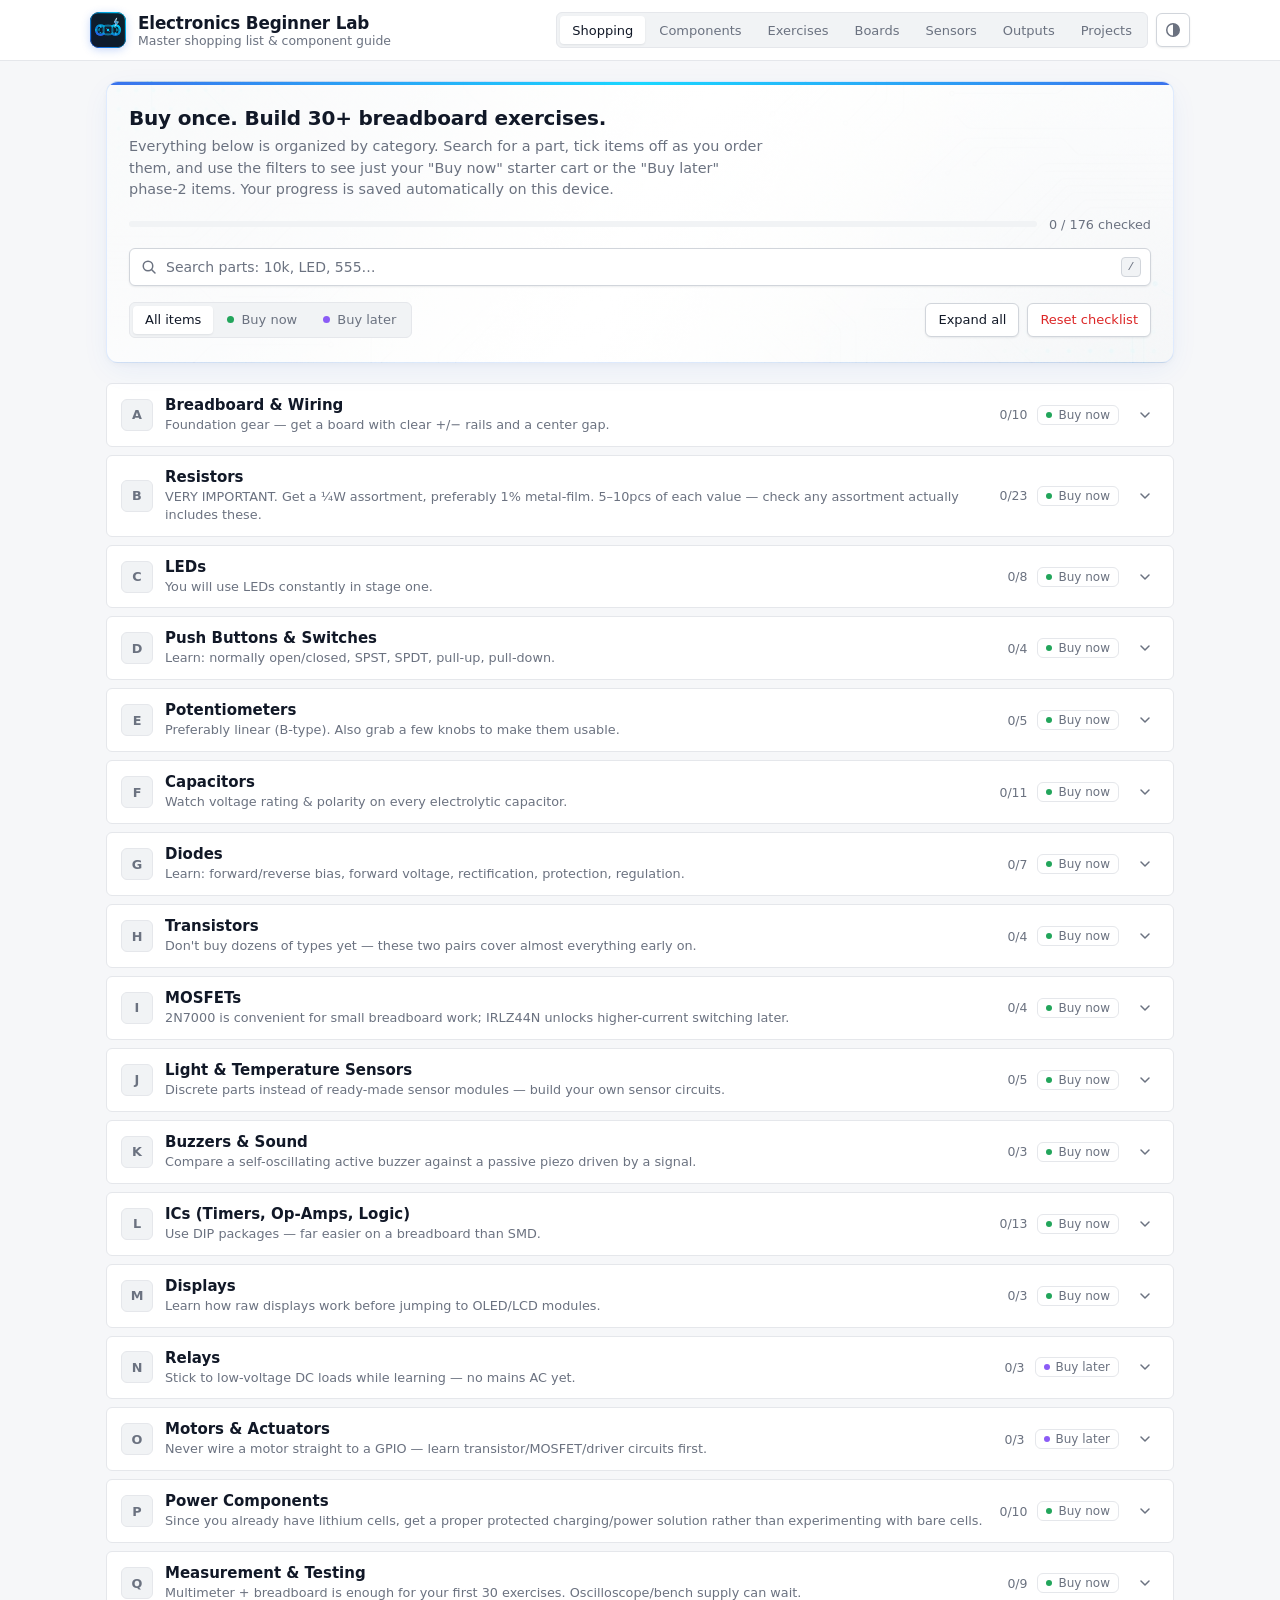
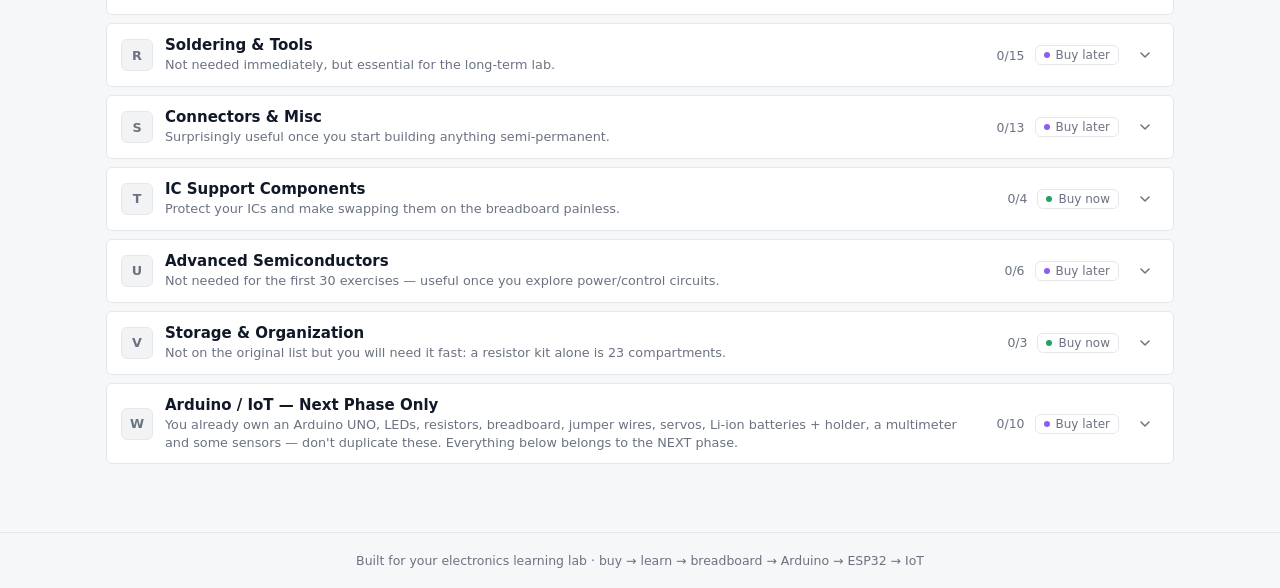
==== index.html @ f2a1fb6c "feat: add site styling, application scripts, image assets, and update header branding" ====
<!DOCTYPE html>
<html lang="en">
<head>
<meta charset="UTF-8">
<meta name="viewport" content="width=device-width, initial-scale=1, viewport-fit=cover">
<title>Electronics Beginner Lab</title>
<meta name="description" content="Shopping list, component guide, breadboard exercises, boards, sensors, outputs and projects for a beginner electronics and IoT lab.">
<link rel="icon" type="image/svg+xml" href="img/logo.svg">
<link rel="alternate icon" type="image/jpeg" href="img/logo.jpg">
<script>
  // Apply the saved theme before first paint to avoid a flash.
  try{ const t = localStorage.getItem('lab-theme'); if(t) document.documentElement.dataset.theme = t; }catch(e){}
</script>
<link rel="stylesheet" href="css/styles.css">
<script src="js/data.js" defer></script>
<script src="js/exercises.js" defer></script>
<script src="js/pinouts.js" defer></script>
<script src="js/sensors.js" defer></script>
<script src="js/boards.js" defer></script>
<script src="js/outputs.js" defer></script>
<script src="js/projects.js" defer></script>
<script src="js/app.js" defer></script>
<script src="js/guides.js" defer></script>
</head>
<body>

<header>
  <div class="htop">
    <div class="brand">
      <div class="brand-badge" aria-hidden="true">
        <img src="img/logo.svg" alt="" class="brand-logo" width="34" height="34">
      </div>
      <div><h1>Electronics Beginner Lab</h1><p>Master shopping list &amp; component guide</p></div>
    </div>
    <div class="hright">
      <nav class="seg" aria-label="Sections">
        <button type="button" class="active" data-view="shop" aria-current="page">Shopping</button>
        <button type="button" data-view="learn">Components</button>
        <button type="button" data-view="exercises">Exercises</button>
        <button type="button" data-view="boards">Boards</button>
        <button type="button" data-view="sensors">Sensors</button>
        <button type="button" data-view="outputs">Outputs</button>
        <button type="button" data-view="projects">Projects</button>
      </nav>
      <button type="button" class="btn icon" id="themebtn" aria-label="Toggle light/dark theme" title="Toggle theme"><svg width="16" height="16" viewBox="0 0 16 16" aria-hidden="true"><circle cx="8" cy="8" r="6.25" fill="none" stroke="currentColor" stroke-width="1.5"/><path d="M8 1.75a6.25 6.25 0 0 1 0 12.5z" fill="currentColor"/></svg></button>
    </div>
  </div>
</header>

<main>

  <!-- SHOPPING VIEW -->
  <section id="view-shop" class="view active">
    <div class="hero">
      <h2>Buy once. Build 30+ breadboard exercises.</h2>
      <p>Everything below is organized by category. Search for a part, tick items off as you order them, and use the filters to see just your "Buy now" starter cart or the "Buy later" phase-2 items. Your progress is saved automatically on this device.</p>
      <div class="progress-row">
        <div class="bar" role="progressbar" aria-label="Checklist progress" aria-valuemin="0" aria-valuemax="100" aria-valuenow="0"><i id="progbar"></i></div>
        <span id="progtxt" class="progtxt">0 / 0 checked</span>
      </div>
      <div class="search">
        <svg class="search-ic" width="16" height="16" viewBox="0 0 16 16" aria-hidden="true"><circle cx="7" cy="7" r="4.75" fill="none" stroke="currentColor" stroke-width="1.5"/><path d="M10.5 10.5 14 14" stroke="currentColor" stroke-width="1.5" stroke-linecap="round"/></svg>
        <input id="search" type="search" placeholder="Search parts: 10k, LED, 555…" autocomplete="off" spellcheck="false" aria-label="Search parts" aria-describedby="searchstatus">
        <kbd class="search-key" aria-hidden="true">/</kbd>
        <button type="button" id="searchclear" class="search-clear" aria-label="Clear search" hidden><svg width="14" height="14" viewBox="0 0 14 14" aria-hidden="true"><path d="M3.5 3.5l7 7M10.5 3.5l-7 7" stroke="currentColor" stroke-width="1.5" stroke-linecap="round"/></svg></button>
      </div>
      <p id="searchstatus" class="searchstatus" aria-live="polite"></p>
      <div class="filterrow">
        <div class="seg" role="group" aria-label="Filter by phase">
          <button type="button" class="on" data-f="all" aria-pressed="true">All items</button>
          <button type="button" data-f="now" aria-pressed="false"><span class="dot now"></span>Buy now</button>
          <button type="button" data-f="later" aria-pressed="false"><span class="dot later"></span>Buy later</button>
        </div>
        <span class="spacer"></span>
        <button type="button" class="btn" id="togglebtn">Expand all</button>
        <button type="button" class="btn danger" id="resetbtn">Reset checklist</button>
      </div>
    </div>

    <div id="catlist"></div>
    <div id="shopempty" class="empty" hidden>
      <p>No parts match <b id="emptyq"></b>.</p>
      <button type="button" class="btn" id="emptyclear">Clear search</button>
    </div>
  </section>

  <!-- LEARN VIEW -->
  <section id="view-learn" class="view">
    <div class="hero learn-intro">
      <h2>What every component actually does</h2>
      <p>A plain-language field guide to each part in your kit — what it is, how it behaves in a circuit, and where you'll use it in your first 30 exercises. Skim it once before you start breadboarding, then come back to a card whenever you meet that component again.</p>
    </div>
    <div class="learngrid" id="learngrid"></div>
  </section>

  <!-- EXERCISES VIEW -->
  <section id="view-exercises" class="view">
    <div class="hero">
      <h2>30 breadboard exercises</h2>
      <p>Seven stages, from your first LED to a 555-driven LED chaser. Each exercise lists the parts, the wiring steps, what you should see and the pinouts you need. Mark exercises done as you go — progress is saved on this device.</p>
      <div class="progress-row">
        <div class="bar" role="progressbar" aria-label="Exercise progress" aria-valuemin="0" aria-valuemax="100" aria-valuenow="0"><i id="exbar"></i></div>
        <span id="extxt" class="progtxt">0 / 0 done</span>
      </div>
      <div class="filterrow">
        <div class="seg" role="group" aria-label="Filter exercises">
          <button type="button" class="on" data-ef="all" aria-pressed="true">All</button>
          <button type="button" data-ef="todo" aria-pressed="false">To do</button>
          <button type="button" data-ef="done" aria-pressed="false">Done</button>
        </div>
        <span class="spacer"></span>
        <button type="button" class="btn" id="extoggle">Expand all</button>
      </div>
    </div>
    <div id="exlist"></div>
  </section>

  <!-- BOARDS VIEW -->
  <section id="view-boards" class="view">
    <div class="hero">
      <h2>Boards</h2>
      <p>The microcontrollers and computers for your next stage — from the 5V Arduino UNO to the ESP32 family and the Raspberry Pi. Each board lists its specs, the pins that matter and the mistakes to avoid. Tick the boards you own; the projects use them.</p>
      <div class="callout logicnote">
        <h5>5V vs 3.3V — the rule that matters most</h5>
        <p>Arduino UNO, Nano and Mega use 5V signals. ESP32, ESP8266 and Pico use 3.3V and can be damaged by 5V on a pin. From a 5V module into a 3.3V board use a voltage divider (e.g. 1kΩ + 2kΩ) or a level shifter; for I2C between 5V and 3.3V use a bidirectional BSS138 level shifter.</p>
      </div>
    </div>
    <section class="panel">
      <h3 class="panelhead">Which board should I use?</h3>
      <div class="choices" id="board-choices"></div>
    </section>
    <section class="panel">
      <h3 class="panelhead">Compare</h3>
      <div class="tablewrap"><table class="compare" id="board-table"></table></div>
    </section>
    <div id="board-list"></div>
  </section>

  <!-- SENSORS VIEW -->
  <section id="view-sensors" class="view">
    <div class="hero">
      <h2>Sensor guide for IoT</h2>
      <p>Every sensor for your next stage, grouped from simple single components to advanced digital modules. Each one explains what it measures, how it connects and what it is used for. Tick the ones you have — the recommended starter collection is at the end.</p>
      <div class="flows">
        <div class="flowblock"><span class="flowlabel">Learning order</span><div class="flow" id="sensor-path"></div></div>
        <div class="flowblock"><span class="flowlabel">For example</span><div class="flow" id="sensor-example"></div></div>
      </div>
      <div class="progress-row">
        <div class="bar" role="progressbar" aria-label="Starter kit progress" aria-valuemin="0" aria-valuemax="100" aria-valuenow="0"><i id="sensor-kitbar"></i></div>
        <span id="sensor-kittxt" class="progtxt"></span>
      </div>
      <div class="search">
        <svg class="search-ic" width="16" height="16" viewBox="0 0 16 16" aria-hidden="true"><circle cx="7" cy="7" r="4.75" fill="none" stroke="currentColor" stroke-width="1.5"/><path d="M10.5 10.5 14 14" stroke="currentColor" stroke-width="1.5" stroke-linecap="round"/></svg>
        <input id="sensor-search" type="search" placeholder="Search sensors: humidity, I2C, BME280…" autocomplete="off" spellcheck="false" aria-label="Search sensors" aria-describedby="sensor-status">
        <kbd class="search-key" aria-hidden="true">/</kbd>
        <button type="button" id="sensor-clear" class="search-clear" aria-label="Clear search" hidden><svg width="14" height="14" viewBox="0 0 14 14" aria-hidden="true"><path d="M3.5 3.5l7 7M10.5 3.5l-7 7" stroke="currentColor" stroke-width="1.5" stroke-linecap="round"/></svg></button>
      </div>
      <p id="sensor-status" class="searchstatus" aria-live="polite"></p>
      <div class="filterrow">
        <div class="seg" id="sensor-levels" role="group" aria-label="Filter by level">
          <button type="button" class="on" data-lv="all" aria-pressed="true">All</button>
          <button type="button" data-lv="b" aria-pressed="false"><span class="dot lv-b"></span>Basic</button>
          <button type="button" data-lv="i" aria-pressed="false"><span class="dot lv-i"></span>Intermediate</button>
          <button type="button" data-lv="a" aria-pressed="false"><span class="dot lv-a"></span>Advanced</button>
        </div>
        <button type="button" class="btn" id="sensor-kitonly" aria-pressed="false">Starter kit only</button>
        <span class="spacer"></span>
        <button type="button" class="btn" id="sensor-toggle">Expand all</button>
      </div>
    </div>
    <div id="sensor-list"></div>
    <div id="sensor-empty" class="empty" hidden>
      <p>No sensors match these filters.</p>
      <button type="button" class="btn" id="sensor-reset">Clear filters</button>
    </div>
  </section>

  <!-- OUTPUTS VIEW -->
  <section id="view-outputs" class="view">
    <div class="hero">
      <h2>Outputs & drivers</h2>
      <p>The other half of every project: lights, displays, sound, relays, motors and the driver boards that connect them safely to your microcontroller. Each card says what control signal it needs and what power it draws. The recommended starter set is at the end.</p>
      <ul class="rules" id="output-rules"></ul>
      <div class="progress-row">
        <div class="bar" role="progressbar" aria-label="Starter kit progress" aria-valuemin="0" aria-valuemax="100" aria-valuenow="0"><i id="output-kitbar"></i></div>
        <span id="output-kittxt" class="progtxt"></span>
      </div>
      <div class="search">
        <svg class="search-ic" width="16" height="16" viewBox="0 0 16 16" aria-hidden="true"><circle cx="7" cy="7" r="4.75" fill="none" stroke="currentColor" stroke-width="1.5"/><path d="M10.5 10.5 14 14" stroke="currentColor" stroke-width="1.5" stroke-linecap="round"/></svg>
        <input id="output-search" type="search" placeholder="Search outputs: servo, I2C, relay…" autocomplete="off" spellcheck="false" aria-label="Search outputs" aria-describedby="output-status">
        <kbd class="search-key" aria-hidden="true">/</kbd>
        <button type="button" id="output-clear" class="search-clear" aria-label="Clear search" hidden><svg width="14" height="14" viewBox="0 0 14 14" aria-hidden="true"><path d="M3.5 3.5l7 7M10.5 3.5l-7 7" stroke="currentColor" stroke-width="1.5" stroke-linecap="round"/></svg></button>
      </div>
      <p id="output-status" class="searchstatus" aria-live="polite"></p>
      <div class="filterrow">
        <div class="seg" id="output-levels" role="group" aria-label="Filter by level">
          <button type="button" class="on" data-lv="all" aria-pressed="true">All</button>
          <button type="button" data-lv="b" aria-pressed="false"><span class="dot lv-b"></span>Basic</button>
          <button type="button" data-lv="i" aria-pressed="false"><span class="dot lv-i"></span>Intermediate</button>
          <button type="button" data-lv="a" aria-pressed="false"><span class="dot lv-a"></span>Advanced</button>
        </div>
        <button type="button" class="btn" id="output-kitonly" aria-pressed="false">Starter kit only</button>
        <span class="spacer"></span>
        <button type="button" class="btn" id="output-toggle">Expand all</button>
      </div>
    </div>
    <div id="output-list"></div>
    <div id="output-empty" class="empty" hidden>
      <p>No outputs match these filters.</p>
      <button type="button" class="btn" id="output-reset">Clear filters</button>
    </div>
  </section>

  <!-- PROJECTS VIEW -->
  <section id="view-projects" class="view">
    <div class="hero">
      <h2>Projects</h2>
      <p>Guided builds that combine your boards, sensors and outputs, step by step. Each project checks the “Have it” ticks from the Boards, Sensors and Outputs tabs and shows exactly what you still need.</p>
      <div class="progress-row">
        <div class="bar" role="progressbar" aria-label="Projects built" aria-valuemin="0" aria-valuemax="100" aria-valuenow="0"><i id="proj-bar"></i></div>
        <span id="proj-txt" class="progtxt"></span>
      </div>
      <div class="filterrow">
        <div class="seg" id="proj-levels" role="group" aria-label="Filter by level">
          <button type="button" class="on" data-lv="all" aria-pressed="true">All</button>
          <button type="button" data-lv="b" aria-pressed="false"><span class="dot lv-b"></span>Beginner</button>
          <button type="button" data-lv="i" aria-pressed="false"><span class="dot lv-i"></span>Intermediate</button>
          <button type="button" data-lv="a" aria-pressed="false"><span class="dot lv-a"></span>Advanced</button>
        </div>
        <button type="button" class="btn" id="proj-ready" aria-pressed="false">Ready to build</button>
        <span class="spacer"></span>
        <button type="button" class="btn" id="proj-toggle">Expand all</button>
      </div>
    </div>
    <div id="proj-list"></div>
    <p id="proj-empty" class="empty" hidden>No projects match. Tick more parts as “Have it” in the Boards, Sensors and Outputs tabs.</p>
  </section>

</main>

<footer>Built for your electronics learning lab · buy → learn → breadboard → Arduino → ESP32 → IoT</footer>

</body>
</html>
---- css/styles.css ----
:root{
  --bg:#0f1115; --panel:#171a21; --surface:#1c2029; --inset:#12151b;
  --line:#262b36; --line2:#2b303c; --line3:#353b48;
  --ink:#e8eaef; --sub:#9aa3b2; --body:#c3c9d4;
  --primary:#3b82f6; --primary-hover:#2563eb;
  --danger:#f87171; --danger-bg:rgba(248,113,113,.1); --danger-line:rgba(248,113,113,.35);
  --brown:#8a5a3c; --red:#e5484d; --orange:#f3872f; --yellow:#f4c11e;
  --green:#22a55b; --blue:#3d8bfd; --violet:#8b5cf6; --gray:#8f96a3; --white:#f5f5f5;
  --gold:#e0b84a;
  --shadow-sm:0 1px 2px rgba(0,0,0,.4);
  --seg-on:#2c323e;
  --radius:6px;   /* rounded-md: buttons, inputs, tags, items */
  --r:8px;        /* cards and panels */
  color-scheme:dark;
  --hero-bg-img:url('../img/hero-bg-dark.jpg');
  --hero-overlay:linear-gradient(135deg, rgba(23, 26, 33, 0.88) 0%, rgba(23, 26, 33, 0.72) 100%);
  --hero-border:rgba(255, 255, 255, 0.08);
  --hero-shadow:0 6px 24px -2px rgba(0,0,0,.4);
}
@media (prefers-color-scheme: light){
  :root:not([data-theme="dark"]){
    --bg:#f6f7f9; --panel:#ffffff; --surface:#f9fafb; --inset:#f1f3f5;
    --line:#e5e7eb; --line2:#e5e7eb; --line3:#d1d5db;
    --ink:#111827; --sub:#6b7280; --body:#374151;
    --primary:#2563eb; --primary-hover:#1d4ed8;
    --danger:#dc2626; --danger-bg:#fef2f2; --danger-line:#fecaca;
    --gold:#92400e;
    --shadow-sm:0 1px 2px rgba(16,24,40,.08);
    --seg-on:#ffffff;
    color-scheme:light;
    --hero-bg-img:url('../img/hero-bg-light.jpg');
    --hero-overlay:linear-gradient(135deg, rgba(255, 255, 255, 0.86) 0%, rgba(255, 255, 255, 0.70) 100%);
    --hero-border:rgba(59, 130, 246, 0.16);
    --hero-shadow:0 8px 30px -4px rgba(37, 99, 235, 0.08), 0 2px 6px -1px rgba(0, 0, 0, 0.04);
  }
}
:root[data-theme="light"]{
  --bg:#f6f7f9; --panel:#ffffff; --surface:#f9fafb; --inset:#f1f3f5;
  --line:#e5e7eb; --line2:#e5e7eb; --line3:#d1d5db;
  --ink:#111827; --sub:#6b7280; --body:#374151;
  --primary:#2563eb; --primary-hover:#1d4ed8;
  --danger:#dc2626; --danger-bg:#fef2f2; --danger-line:#fecaca;
  --gold:#92400e;
  --shadow-sm:0 1px 2px rgba(16,24,40,.08);
  --seg-on:#ffffff;
  color-scheme:light;
  --hero-bg-img:url('../img/hero-bg-light.jpg');
  --hero-overlay:linear-gradient(135deg, rgba(255, 255, 255, 0.86) 0%, rgba(255, 255, 255, 0.70) 100%);
  --hero-border:rgba(59, 130, 246, 0.16);
  --hero-shadow:0 8px 30px -4px rgba(37, 99, 235, 0.08), 0 2px 6px -1px rgba(0, 0, 0, 0.04);
}
:root[data-theme="dark"]{
  --hero-bg-img:url('../img/hero-bg-dark.jpg');
  --hero-overlay:linear-gradient(135deg, rgba(23, 26, 33, 0.88) 0%, rgba(23, 26, 33, 0.72) 100%);
  --hero-border:rgba(255, 255, 255, 0.08);
  --hero-shadow:0 6px 24px -2px rgba(0,0,0,.4);
}

*{box-sizing:border-box}
[hidden]{display:none !important}
body{
  margin:0; background:var(--bg); color:var(--ink);
  font-family:'Segoe UI',system-ui,-apple-system,sans-serif;
  min-height:100vh;
}
::selection{background:var(--primary);color:#fff}
button{font-family:inherit}
button:disabled{opacity:.45;cursor:not-allowed}
:focus-visible{outline:2px solid var(--primary);outline-offset:2px}

header{
  position:sticky; top:0; z-index:20;
  padding:calc(12px + env(safe-area-inset-top,0px)) max(18px,env(safe-area-inset-right,0px)) 12px max(18px,env(safe-area-inset-left,0px));
  background:var(--panel);
  border-bottom:1px solid var(--line);
}
.htop{display:flex;align-items:center;justify-content:space-between;gap:12px;flex-wrap:wrap;max-width:1100px;margin:0 auto}
.brand{display:flex;align-items:center;gap:12px}
.brand-badge{
  width:36px;height:36px;border-radius:9px;
  display:flex;align-items:center;justify-content:center;
  overflow:hidden;flex-shrink:0;
  box-shadow:0 2px 8px rgba(37,99,235,0.25);
  background:#0f141f;
  transition:transform .2s cubic-bezier(0.34, 1.56, 0.64, 1),box-shadow .2s ease;
}
.brand-logo{width:100%;height:100%;display:block;object-fit:contain}
.brand:hover .brand-badge{transform:scale(1.06);box-shadow:0 4px 14px rgba(37,99,235,0.4)}
.chip{width:32px;height:32px;border-radius:var(--radius);background:var(--primary);display:flex;align-items:center;justify-content:center;font-size:16px}
.brand h1{font-size:1.05rem;margin:0;font-weight:650;letter-spacing:-0.01em}
.brand p{margin:0;font-size:.78rem;color:var(--sub)}
.hright{display:flex;align-items:center;gap:8px}

/* ---- Buttons (rounded-md) ---- */
.btn{
  display:inline-flex;align-items:center;justify-content:center;gap:6px;
  height:34px;padding:0 12px;border-radius:var(--radius);
  border:1px solid var(--line3);background:var(--panel);color:var(--ink);
  font-size:.8125rem;font-weight:500;cursor:pointer;box-shadow:var(--shadow-sm);
  transition:background .15s,border-color .15s,color .15s;
}
.btn:hover{background:var(--surface)}
.btn.icon{width:34px;padding:0;color:var(--sub)}
.btn.icon:hover{color:var(--ink)}
.btn.danger{color:var(--danger)}
.btn.danger:hover{background:var(--danger-bg);border-color:var(--danger-line)}
.btn.primary{background:var(--primary);border-color:var(--primary);color:#fff}
.btn.primary:hover{background:var(--primary-hover);border-color:var(--primary-hover)}

/* Segmented control: nav tabs and phase filters */
.seg{display:inline-flex;gap:2px;padding:3px;background:var(--inset);border:1px solid var(--line);border-radius:var(--radius)}
.seg button{
  display:inline-flex;align-items:center;gap:7px;
  height:28px;padding:0 12px;border:none;border-radius:4px;
  background:transparent;color:var(--sub);font-size:.8125rem;font-weight:500;cursor:pointer;
  transition:background .15s,color .15s;
}
.seg button:hover{color:var(--ink)}
.seg button.on,.seg button.active{background:var(--seg-on);color:var(--ink);box-shadow:var(--shadow-sm)}
nav.seg button{gap:0}
.dot{width:7px;height:7px;border-radius:50%;flex-shrink:0}
.dot.now{background:var(--green)}
.dot.later{background:var(--violet)}
.dot.lv-b{background:var(--green)}
.dot.lv-i{background:var(--primary)}
.dot.lv-a{background:var(--violet)}
.btn[aria-pressed="true"]{background:var(--inset);border-color:var(--primary);color:var(--primary)}

main{max-width:1100px;margin:0 auto;padding:20px 16px 60px}
.view{display:none}
.view.active{display:block}

/* ---- Hero / progress ---- */
.hero{
  position:relative;
  border-radius:12px; padding:24px 22px; margin-bottom:20px;
  background-color:var(--panel);
  background-image:var(--hero-overlay), var(--hero-bg-img);
  background-size:cover;
  background-position:center;
  background-repeat:no-repeat;
  border:1px solid var(--hero-border, var(--line));
  box-shadow:var(--hero-shadow);
  transition:border-color .2s, box-shadow .2s;
  overflow:hidden;
}
.hero::before{
  content:"";
  position:absolute;
  top:0; left:0; right:0; height:3px;
  background:linear-gradient(90deg, var(--primary) 0%, #00d2ff 50%, var(--primary) 100%);
  opacity:0.9;
}
.hero h2{position:relative;margin:0 0 6px;font-size:1.25rem;font-weight:700;color:var(--ink);letter-spacing:-0.01em}
.hero p{position:relative;margin:0;color:var(--sub);font-size:.9rem;line-height:1.5;max-width:70ch}
.progress-row{position:relative;display:flex;align-items:center;gap:12px;margin-top:16px}
.bar{flex:1;height:6px;border-radius:var(--radius);background:var(--inset);overflow:hidden}
.bar>i{display:block;height:100%;width:0%;background:var(--green);border-radius:var(--radius);transition:width .3s}
#progtxt,.progtxt{font-size:.8rem;color:var(--sub);white-space:nowrap;font-variant-numeric:tabular-nums}
.filterrow{position:relative;display:flex;align-items:center;gap:8px;margin-top:16px;flex-wrap:wrap}
.filterrow .spacer{flex:1}

/* ---- Search ---- */
.search{position:relative;margin-top:16px}
.search input{
  width:100%;height:38px;padding:0 64px 0 36px;border-radius:var(--radius);
  border:1px solid var(--line3);background:var(--panel);color:var(--ink);
  font:inherit;font-size:.875rem;box-shadow:var(--shadow-sm);
}
.search input::placeholder{color:var(--sub)}
.search input:focus{outline:none;border-color:var(--primary);box-shadow:0 0 0 3px color-mix(in srgb,var(--primary) 22%,transparent)}
.search input::-webkit-search-cancel-button{display:none}
.search-ic{position:absolute;left:12px;top:11px;color:var(--sub);pointer-events:none}
.search-key{
  position:absolute;right:10px;top:9px;min-width:20px;height:20px;padding:0 5px;border-radius:4px;
  border:1px solid var(--line3);background:var(--inset);color:var(--sub);
  font-size:.72rem;font-weight:500;line-height:18px;text-align:center;pointer-events:none;
}
.search input:focus ~ .search-key,.search input:not(:placeholder-shown) ~ .search-key{display:none}
.search-clear{
  position:absolute;right:5px;top:5px;width:28px;height:28px;border:none;border-radius:4px;
  display:flex;align-items:center;justify-content:center;background:transparent;color:var(--sub);cursor:pointer;
}
.search-clear:hover{background:var(--inset);color:var(--ink)}
.searchstatus{margin:8px 0 0 !important;font-size:.8rem !important;color:var(--sub)}
.searchstatus:empty{display:none}
mark{background:color-mix(in srgb,var(--yellow) 38%,transparent);color:inherit;border-radius:2px;padding:0 1px}
.empty{
  text-align:center;padding:32px 16px;border:1px dashed var(--line3);border-radius:var(--radius);
  color:var(--sub);font-size:.9rem;margin:0 0 8px;
}
.empty p{margin:0 0 12px}
.empty b{color:var(--ink);font-weight:600}

/* ---- Category accordion ---- */
.cat{
  border-radius:var(--radius); margin-bottom:8px; background:var(--panel);
  border:1px solid var(--line); overflow:hidden; transition:border-color .15s;
}
.cat:hover,.cat.open{border-color:var(--line3)}
.cat.hidden{display:none}
.cathead{
  display:grid; grid-template-columns:auto minmax(0,1fr) auto auto;
  grid-template-areas:"ic text meta chev"; align-items:center; column-gap:12px;
  width:100%; padding:12px 14px; cursor:pointer;
  background:none; border:none; color:inherit; font:inherit; text-align:left;
}
.cathead:focus-visible{outline-offset:-2px;border-radius:var(--radius)}
.cathead .ic{
  grid-area:ic; width:32px;height:32px;border-radius:var(--radius);
  display:flex;align-items:center;justify-content:center;
  background:var(--inset);border:1px solid var(--line);
  font-size:.8rem;font-weight:600;color:var(--sub);
}
.cathead .text{grid-area:text;min-width:0}
.cathead .title{display:block;font-size:.9375rem;font-weight:600}
.cathead .note{display:block;margin:2px 0 0;font-size:.8rem;color:var(--sub);line-height:1.4}
.cathead .meta{grid-area:meta;display:flex;align-items:center;gap:10px}
.cathead .chev{grid-area:chev}
.cathead .count{font-size:.78rem;color:var(--sub);font-variant-numeric:tabular-nums}
.cathead .count.full{color:var(--green);font-weight:600}
.tag{
  display:inline-flex;align-items:center;gap:6px;
  font-size:.75rem; font-weight:500; padding:2px 8px; border-radius:var(--radius);
  background:transparent; color:var(--sub); border:1px solid var(--line); white-space:nowrap;
}
.tag::before{content:"";width:6px;height:6px;border-radius:50%;background:var(--sub)}
.tag.now::before{background:var(--green)}
.tag.later::before{background:var(--violet)}
.chev{
  width:28px;height:28px;display:flex;align-items:center;justify-content:center;
  border-radius:var(--radius);color:var(--sub);transition:transform .2s,background .15s,color .15s;
}
.cathead:hover .chev{background:var(--inset);color:var(--ink)}
.cat.open .chev,.searching .chev{transform:rotate(180deg)}
/* grid-rows collapse: animates to any height; visibility keeps closed items out of tab order */
.catbody{display:grid;grid-template-rows:0fr;visibility:hidden;transition:grid-template-rows .25s ease,visibility 0s .25s}
.cat.open .catbody{grid-template-rows:1fr;visibility:visible;transition:grid-template-rows .25s ease}
.catbody>div{overflow:hidden;min-height:0}
.searching .catbody{grid-template-rows:1fr;visibility:visible;transition:none}
.item.nomatch{display:none}
.items{padding:2px 14px 14px 58px;display:grid;grid-template-columns:repeat(auto-fill,minmax(min(230px,100%),1fr));gap:8px}
.item{
  display:flex; align-items:flex-start; gap:9px; background:var(--surface);
  border:1px solid var(--line); border-radius:var(--radius); padding:9px 10px; font-size:.86rem;
}
.item input{margin-top:2px;accent-color:var(--primary);width:16px;height:16px;flex-shrink:0;cursor:pointer}
.item label{cursor:pointer;flex:1}
.item .qty{color:var(--sub);font-weight:500}
.item.checked{opacity:.55}
.item.checked label{text-decoration:line-through}

/* ---- Exercises ---- */
.stage{margin-bottom:22px}
.stage.hidden{display:none}
.stagehead{display:flex;align-items:baseline;justify-content:space-between;gap:12px;margin:0 2px 10px}
.stagehead h3{margin:0;font-size:1rem;font-weight:600;display:flex;align-items:baseline;gap:10px;flex-wrap:wrap}
.stagenum{font-size:.72rem;font-weight:600;letter-spacing:.05em;text-transform:uppercase;color:var(--sub)}
.stagecount{font-size:.78rem;color:var(--sub);white-space:nowrap;font-variant-numeric:tabular-nums}
.stagecount.full{color:var(--green);font-weight:600}
.cat.ex .ic{font-variant-numeric:tabular-nums}
.cat.done .ic{background:var(--green);border-color:var(--green);color:#fff}
.tag.done{color:var(--green);border-color:color-mix(in srgb,var(--green) 40%,transparent)}
.tag.done::before{background:var(--green)}
.exbody{display:grid;grid-template-columns:minmax(0,1fr) 320px;gap:18px 24px;padding:4px 14px 14px 58px}
.exbody.single{grid-template-columns:minmax(0,1fr)}
.exmain{min-width:0}
.exmain > .chiprow{margin-bottom:14px}
.exsec{margin-bottom:14px}
.exsec h5{margin:0 0 6px;font-size:.7rem;font-weight:600;letter-spacing:.06em;text-transform:uppercase;color:var(--sub)}
.exsec p{margin:0;font-size:.875rem;line-height:1.55;color:var(--body)}
.parts{list-style:none;margin:0;padding:0;display:flex;flex-wrap:wrap;gap:6px}
.parts li{font-size:.78rem;padding:3px 8px;border-radius:var(--radius);border:1px solid var(--line);background:var(--surface);color:var(--body)}
.steps{margin:0;padding-left:20px;font-size:.875rem;line-height:1.55;color:var(--body)}
.steps li{margin-bottom:5px;padding-left:2px}
.steps li::marker{color:var(--sub);font-weight:600}
.callout{background:var(--inset);border:1px solid var(--line);border-radius:var(--radius);padding:10px 12px}
.callout p{color:var(--ink)}
.exfoot{grid-column:1/-1;display:flex;justify-content:flex-end;padding-top:12px;border-top:1px solid var(--line)}

/* ---- Pinout diagrams ---- */
.pinouts{border:1px solid var(--line);border-radius:var(--radius);background:var(--surface);padding:10px 12px 12px}
.lcard .pinouts{margin-top:12px}
.pinhead{display:flex;align-items:center;justify-content:space-between;gap:8px;flex-wrap:wrap;margin-bottom:8px}
.pinlabel{font-size:.7rem;font-weight:600;letter-spacing:.06em;text-transform:uppercase;color:var(--sub)}
.pinname{font-size:.78rem;font-weight:600}
.seg.sm{flex-wrap:wrap;padding:2px}
.seg.sm button{height:24px;padding:0 8px;font-size:.74rem}
.pinfig{margin:0}
.pinfig svg{display:block;width:100%;height:auto;margin:0 auto;font-family:inherit;overflow:visible}
.pinfig figcaption{margin-top:8px;font-size:.76rem;line-height:1.45;color:var(--sub)}
.pd-body{fill:var(--panel);stroke:var(--line3);stroke-width:1.5}
.pd-tab{fill:var(--inset);stroke:var(--line3);stroke-width:1.5}
.pd-bghole{fill:var(--surface);stroke:var(--line3);stroke-width:1.5}
.pd-notch{fill:var(--surface);stroke:var(--line3);stroke-width:1.5}
.pd-pin{fill:var(--sub)}
.pd-leg{stroke:var(--sub);stroke-width:2.5;stroke-linecap:round}
.pd-wire{stroke:var(--ink);stroke-width:1.8}
.pd-sym{fill:var(--ink)}
.pd-band{fill:var(--ink);opacity:.8}
.pd-stripe{fill:var(--sub);opacity:.55}
.pd-inv{fill:var(--panel);font-size:13px;font-weight:700}
.pd-act{fill:var(--inset);stroke:var(--line3);stroke-width:1.5}
.pd-mark{stroke:var(--ink);stroke-width:2.5;stroke-linecap:round}
.pd-link{stroke:var(--primary);stroke-width:2;stroke-dasharray:4 3}
.pd-hole{fill:var(--line3)}
.pd-hl{fill:color-mix(in srgb,var(--primary) 16%,transparent);stroke:var(--primary);stroke-width:1.2}
.pd-railp{fill:color-mix(in srgb,var(--red) 14%,transparent)}
.pd-railn{fill:color-mix(in srgb,var(--blue) 14%,transparent)}
.pd-seg{fill:var(--line3)}
.pd-t{fill:var(--ink);font-size:11px;font-weight:600}
.pd-big{font-size:13px}
.pd-s{fill:var(--sub);font-size:9.5px}
.pd-name{fill:var(--sub);font-size:11px;font-weight:600;letter-spacing:.04em}
.pd-vcc{fill:var(--danger)}
.pd-gnd{fill:var(--primary)}

/* ---- Sensors ---- */
.flows{display:flex;flex-direction:column;gap:10px;margin-top:16px}
.flowblock{display:flex;flex-direction:column;gap:6px}
.flowlabel,.chiplabel{font-size:.7rem;font-weight:600;letter-spacing:.06em;text-transform:uppercase;color:var(--sub)}
.flow{display:flex;flex-wrap:wrap;align-items:center;gap:6px}
.flowstep{font-size:.8rem;padding:4px 9px;border-radius:var(--radius);border:1px solid var(--line);background:var(--surface);color:var(--ink);white-space:nowrap}
.flow-arrow{color:var(--sub);flex-shrink:0}
.sbody{padding:2px 14px 16px 58px;display:flex;flex-direction:column;gap:14px}
.snote{margin:0;font-size:.85rem;line-height:1.5}
.chiprow{display:flex;flex-wrap:wrap;align-items:center;gap:6px}
.chiprow .chiplabel{margin-right:4px}
.pill{font-size:.78rem;padding:3px 8px;border-radius:var(--radius);border:1px solid var(--line);background:var(--surface);color:var(--body);font-family:inherit}
.pill.link{cursor:pointer;color:var(--primary)}
.pill.link span{color:var(--sub)}
.pill.link:hover{border-color:var(--primary)}
.sgrid{display:grid;grid-template-columns:repeat(auto-fill,minmax(min(270px,100%),1fr));gap:10px}
.subhead{grid-column:1/-1;margin:6px 0 -2px;font-size:.8rem;font-weight:600;color:var(--ink)}
.subhead:first-child{margin-top:0}
.scard{
  display:flex;flex-direction:column;gap:8px;padding:12px;border-radius:var(--radius);
  border:1px solid var(--line);background:var(--surface);scroll-margin:90px;transition:box-shadow .3s,border-color .3s;
}
.scard.nomatch{display:none}
.scard.flash{border-color:var(--primary);box-shadow:0 0 0 3px color-mix(in srgb,var(--primary) 25%,transparent)}
.shead{display:flex;align-items:flex-start;justify-content:space-between;gap:10px}
.shead h4{margin:0;font-size:.9375rem;font-weight:600;line-height:1.3}
.have{display:inline-flex;align-items:center;gap:6px;font-size:.76rem;color:var(--sub);cursor:pointer;white-space:nowrap;flex-shrink:0}
.have input{width:15px;height:15px;margin:0;accent-color:var(--primary);cursor:pointer}
.have input:checked + span{color:var(--ink);font-weight:500}
.stags{display:flex;flex-wrap:wrap;gap:6px}
.tag.lv-b::before{background:var(--green)}
.tag.lv-i::before{background:var(--primary)}
.tag.lv-a::before{background:var(--violet)}
.tag.kit{color:var(--ink)}
.tag.kit::before{background:var(--yellow)}
.smeta{margin:0;display:grid;grid-template-columns:auto 1fr;gap:3px 10px;font-size:.8rem}
.smeta div{display:contents}
.smeta dt{color:var(--sub)}
.smeta dd{margin:0;color:var(--ink);font-weight:500}
.sdesc{margin:0;font-size:.84rem;line-height:1.5;color:var(--body)}
.suse{margin:0;font-size:.84rem;line-height:1.5;color:var(--body)}
.suse span{display:block;font-size:.7rem;font-weight:600;letter-spacing:.06em;text-transform:uppercase;color:var(--sub);margin-bottom:2px}
.stip{margin:0;font-size:.8rem;line-height:1.45;color:var(--ink);background:var(--inset);border-radius:var(--radius);padding:7px 10px;border-left:3px solid var(--yellow)}
.kitgrid{display:grid;grid-template-columns:repeat(auto-fill,minmax(min(210px,100%),1fr));gap:12px}
.kitcol{border:1px solid var(--line);border-radius:var(--radius);background:var(--surface);padding:10px 12px}
.kitcol h5{margin:0 0 6px;font-size:.7rem;font-weight:600;letter-spacing:.06em;text-transform:uppercase;color:var(--sub)}
.kititem{display:flex;align-items:center;justify-content:space-between;gap:8px;min-height:32px}
.kititem .have{font-size:.84rem;color:var(--body);white-space:normal;flex:1 1 auto;min-width:0;align-items:flex-start;padding:4px 0}
.kititem .have input{margin-top:2px}
.kitgo{width:28px;height:28px;flex-shrink:0;border:none;border-radius:4px;background:transparent;color:var(--sub);display:flex;align-items:center;justify-content:center;cursor:pointer}
.kitgo:hover{background:var(--inset);color:var(--primary)}

/* ---- Board diagrams ---- */
.pd-pad{fill:var(--panel);stroke:var(--sub);stroke-width:1.5}
.pd-hdr{fill:var(--sub)}
.pd-xs{fill:var(--sub);font-size:8.5px}
.pd-warn{fill:var(--gold)}
.pd-in{fill:var(--sub);font-style:italic}

/* ---- Shared bits for the guide views ---- */
.flash{border-color:var(--primary) !important;box-shadow:0 0 0 3px color-mix(in srgb,var(--primary) 25%,transparent)}
.cat{scroll-margin:90px}
.panel{background:var(--panel);border:1px solid var(--line);border-radius:var(--r);padding:16px 18px;margin-bottom:12px}
.panelhead{margin:0 0 12px;font-size:.9375rem;font-weight:600}
.callout h5{margin:0 0 4px;font-size:.8rem;font-weight:600;color:var(--ink)}
.callout.logicnote{margin-top:14px;border-left:3px solid var(--gold)}
.callout.logicnote p{margin:0;font-size:.84rem;line-height:1.5;color:var(--body);max-width:none}
.rules{margin:14px 0 0;padding:0;list-style:none;display:grid;gap:6px}
.rules li{position:relative;padding-left:22px;font-size:.84rem;line-height:1.45;color:var(--body)}
.rules li::before{content:"";position:absolute;left:4px;top:.45em;width:8px;height:8px;border-radius:2px;background:var(--gold)}

/* ---- Boards ---- */
.choices{display:grid;grid-template-columns:repeat(auto-fill,minmax(min(300px,100%),1fr));gap:8px}
.choice{
  display:flex;align-items:center;gap:8px;text-align:left;padding:10px 12px;border-radius:var(--radius);
  border:1px solid var(--line);background:var(--surface);color:var(--body);font:inherit;font-size:.84rem;cursor:pointer;
}
.choice span{flex:1}
.choice b{color:var(--ink);font-weight:600;white-space:nowrap}
.choice:hover{border-color:var(--primary)}
.tablewrap{overflow-x:auto;border:1px solid var(--line);border-radius:var(--radius)}
.compare{width:100%;border-collapse:collapse;font-size:.82rem;min-width:640px}
.compare th,.compare td{padding:9px 12px;text-align:left;border-bottom:1px solid var(--line);vertical-align:top}
.compare thead th{background:var(--inset);font-size:.7rem;font-weight:600;letter-spacing:.05em;text-transform:uppercase;color:var(--sub)}
.compare tbody tr:last-child th,.compare tbody tr:last-child td{border-bottom:none}
.compare td{color:var(--body)}
.tlink{border:none;background:none;padding:0;font:inherit;font-weight:600;color:var(--ink);cursor:pointer;text-align:left}
.tlink:hover{color:var(--primary);text-decoration:underline}
.logic{display:inline-block;font-size:.72rem;font-weight:600;padding:1px 7px;border-radius:var(--radius);border:1px solid var(--line);white-space:nowrap}
.logic.l5{color:var(--danger);border-color:var(--danger-line)}
.logic.l3{color:var(--primary);border-color:color-mix(in srgb,var(--primary) 40%,transparent)}
.bbody{display:grid;grid-template-columns:minmax(0,1fr) 420px;gap:18px 24px;padding:4px 14px 16px 58px}
.bbody.single,.bbody.wide{grid-template-columns:minmax(0,1fr)}
.bbody.wide .exside{max-width:640px}
.bmain{min-width:0;display:flex;flex-direction:column;gap:12px}
.bmain .exsec{margin:0}
.bhave{display:flex}
.bhave .have{font-size:.84rem;padding:6px 10px;border:1px solid var(--line);border-radius:var(--radius);background:var(--surface)}
.specs{margin:0;display:grid;grid-template-columns:repeat(auto-fill,minmax(min(220px,100%),1fr));gap:1px;background:var(--line);border:1px solid var(--line);border-radius:var(--radius);overflow:hidden}
.specs div{background:var(--surface);padding:8px 10px}
.specs dt{font-size:.7rem;font-weight:600;letter-spacing:.05em;text-transform:uppercase;color:var(--sub)}
.specs dd{margin:2px 0 0;font-size:.84rem;color:var(--ink)}
.pintable{width:100%;border-collapse:collapse;font-size:.82rem}
.pintable th,.pintable td{padding:7px 10px;border-bottom:1px solid var(--line);text-align:left;vertical-align:top}
.pintable th{font-weight:600;color:var(--ink);font-variant-numeric:tabular-nums;width:34%}
.pintable td{color:var(--body)}
.watch{margin:0;padding-left:18px;font-size:.84rem;line-height:1.5;color:var(--body)}
.watch li{margin-bottom:4px}
.watch li::marker{color:var(--gold)}
.watch.plain li::marker{color:var(--sub)}

/* ---- Projects ---- */
.tag.status:empty{display:none}
.tag.ready{color:var(--green);border-color:color-mix(in srgb,var(--green) 40%,transparent)}
.tag.ready::before,.tag.built::before{background:var(--green)}
.tag.built{color:var(--green)}
.tag.missing::before{background:var(--gold)}
.stages{margin:0;padding-left:22px;font-size:.875rem;line-height:1.55;color:var(--body)}
.stages li{margin-bottom:8px}
.stages li::marker{color:var(--sub);font-weight:600}
.stages b{display:block;color:var(--ink);font-weight:600}
.needs{border:1px solid var(--line);border-radius:var(--radius);background:var(--surface);padding:10px 12px 12px}
.needhead{display:flex;align-items:baseline;justify-content:space-between;gap:8px;margin-bottom:6px}
.needs h5{margin:0;font-size:.7rem;font-weight:600;letter-spacing:.06em;text-transform:uppercase;color:var(--sub)}
.needcount{font-size:.76rem;color:var(--sub);font-variant-numeric:tabular-nums}
.needlist{list-style:none;margin:0 0 12px;padding:0}
.need{display:flex;gap:10px;align-items:flex-start;padding:7px 0;border-bottom:1px solid var(--line)}
.need:last-child{border-bottom:none}
.nstat{width:18px;height:18px;flex-shrink:0;margin-top:1px;border-radius:50%;border:1.5px solid var(--line3);display:flex;align-items:center;justify-content:center}
.need.met .nstat{background:var(--green);border-color:var(--green);color:#fff}
.need:not(.met):not(.opt) .nstat{border-color:var(--gold)}
.nbody{display:flex;flex-wrap:wrap;align-items:baseline;gap:2px 6px;font-size:.84rem;min-width:0}
.nkind{flex-basis:100%;font-size:.68rem;font-weight:600;letter-spacing:.05em;text-transform:uppercase;color:var(--sub)}
.nlink{border:none;background:none;padding:0;font:inherit;color:var(--ink);cursor:pointer;text-align:left;text-decoration:underline;text-decoration-color:var(--line3);text-underline-offset:3px}
.nlink:hover{color:var(--primary);text-decoration-color:var(--primary)}
.or{font-size:.74rem;color:var(--sub)}
.otherhead{margin-bottom:6px !important}

/* ---- Learning view ---- */
.learn-intro{margin-bottom:16px}
.learngrid{display:grid;grid-template-columns:repeat(auto-fill,minmax(min(280px,100%),1fr));gap:12px}
.lcard{
  border-radius:var(--radius); background:var(--panel); border:1px solid var(--line);
  padding:16px;
}
.lcard h4{margin:0 0 2px;font-size:.9375rem;font-weight:600}
.lcard .role{font-size:.78rem;color:var(--sub);margin:0 0 10px;font-weight:500}
.lcard p{margin:0 0 8px;font-size:.86rem;color:var(--body);line-height:1.5}
.lcard .spec{
  font-size:.78rem; background:var(--inset); border-radius:var(--radius); padding:7px 10px; margin-top:8px; color:var(--sub);
}

footer{
  text-align:center;color:var(--sub);font-size:.78rem;border-top:1px solid var(--line);
  padding:20px 16px calc(20px + env(safe-area-inset-bottom,0px));
}

@media (max-width:1040px){
  .hright{display:contents}
  .brand{flex:1;min-width:0}
  #themebtn{order:2}
  nav.seg{order:3;flex:1 1 100%;overflow-x:auto;scrollbar-width:none;-webkit-overflow-scrolling:touch}
  nav.seg::-webkit-scrollbar{display:none}
  nav.seg button{flex:1 0 auto;justify-content:center;white-space:nowrap}
}
@media (max-width:900px){
  .exbody,.bbody{grid-template-columns:minmax(0,1fr)}
  .exside{max-width:420px}
}
@media (max-width:640px){
  header{padding-left:max(12px,env(safe-area-inset-left,0px));padding-right:max(12px,env(safe-area-inset-right,0px));padding-bottom:10px}
  .htop{gap:10px}
  .brand p{display:none}
  nav.seg button{padding:0 10px}
  .search-key{display:none}

  main{padding:12px 12px 40px}
  .hero{padding:16px;margin-bottom:12px}
  .hero h2{font-size:1.075rem;line-height:1.35}
  .hero p{font-size:.85rem}
  .progress-row{margin-top:14px}
  .filterrow{margin-top:12px}
  .filterrow .seg{width:100%}
  .filterrow .seg button{flex:1;justify-content:center;padding:0 6px;white-space:nowrap}
  .filterrow .spacer{display:none}
  .filterrow .btn{flex:1;height:38px}

  /* header: letter | title+note | chevron, with count + tag under the text */
  .cathead{
    grid-template-columns:auto minmax(0,1fr) auto;
    grid-template-areas:"ic text chev" "ic meta chev";
    align-items:start; column-gap:10px; row-gap:8px; padding:12px;
  }
  .cathead .chev{align-self:center}
  .cathead .note{font-size:.78rem}
  .items{padding:0 12px 12px;grid-template-columns:repeat(auto-fill,minmax(125px,1fr))}
  .item{min-height:44px;align-items:center}
  .item input{margin:0;width:18px;height:18px}

  .lcard{padding:14px}
  .exbody,.exbody.single,.bbody{grid-template-columns:minmax(0,1fr);padding:0 12px 12px}
  .panel{padding:14px}
  .exfoot .btn{flex:1;height:40px}
  .stagehead{flex-direction:column;align-items:flex-start;gap:2px}
  .sbody{padding:0 12px 14px}
  .flowstep{font-size:.76rem;padding:3px 7px}
  .filterrow #kitonly{flex:1 1 100%}
}
@media (max-width:360px){
  .brand h1{font-size:.98rem}
  .filterrow .seg button{font-size:.75rem;padding:0 4px}
  .dot{display:none}
}

@media (prefers-reduced-motion: reduce){
  *{transition:none !important}
}
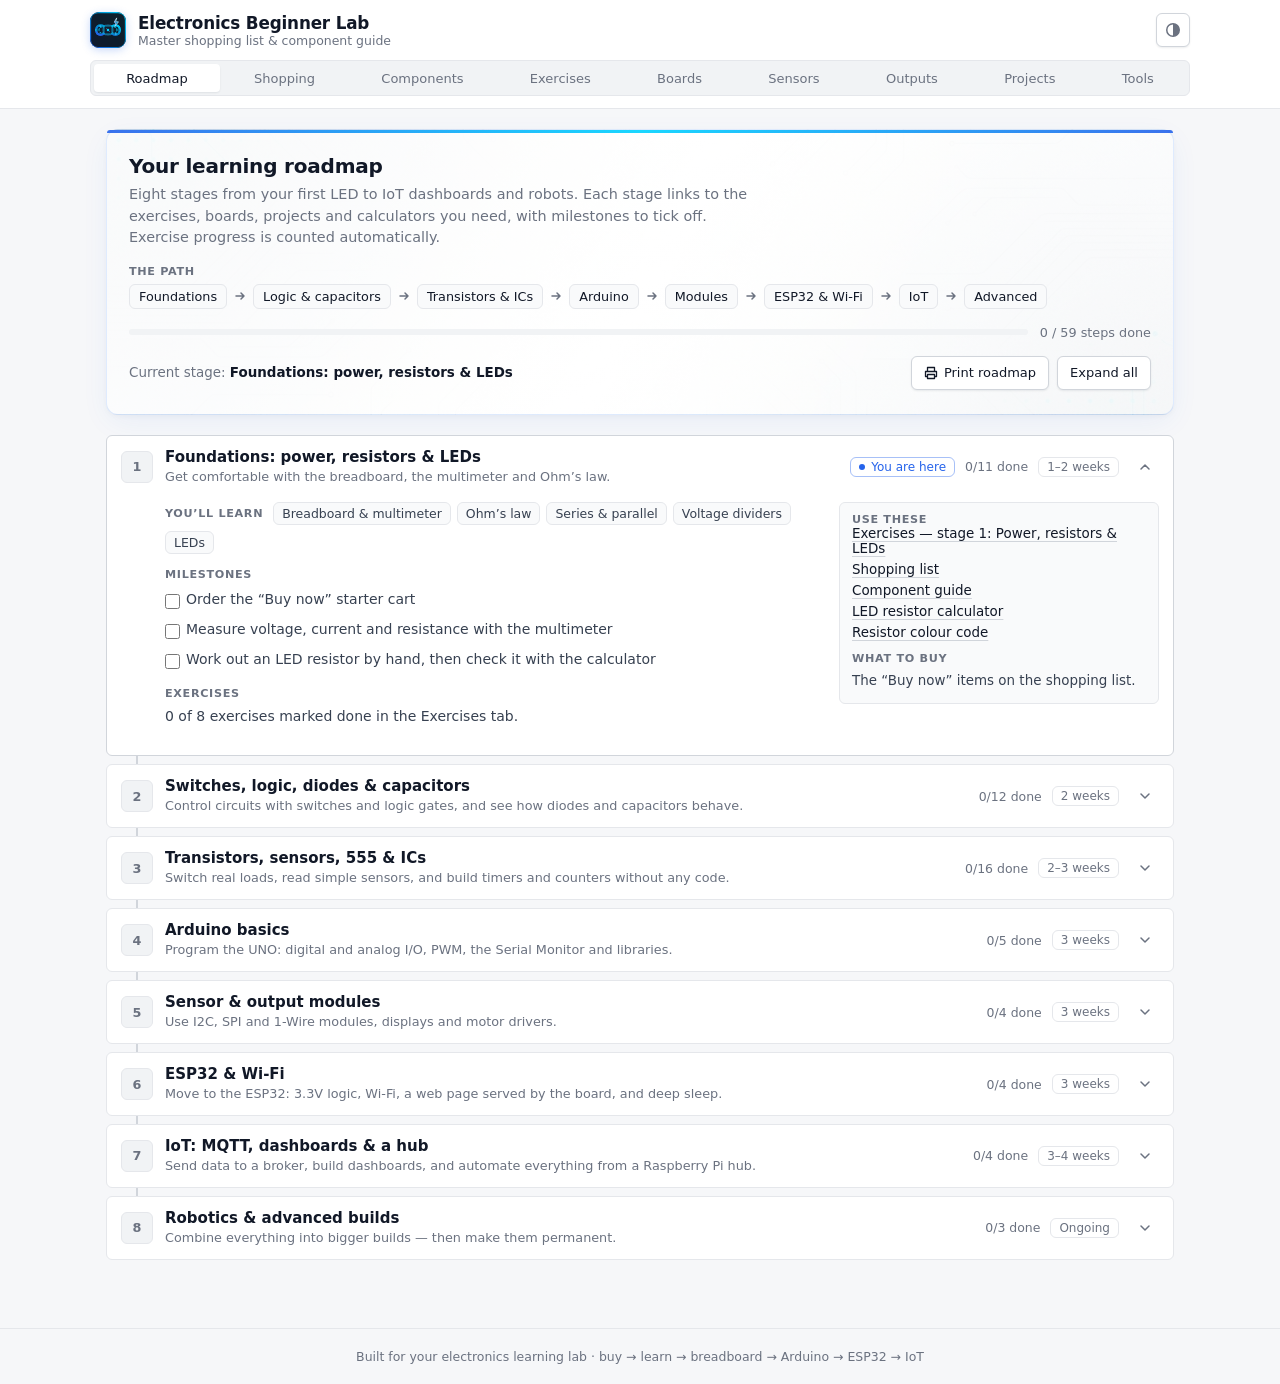
==== commit 37d31edd: "feat: add UI components, styles, and JavaScript modules for guides, roadmap, and tools" ====
--- a/index.html
+++ b/index.html
@@ -19,6 +19,8 @@
 <script src="js/boards.js" defer></script>
 <script src="js/outputs.js" defer></script>
 <script src="js/projects.js" defer></script>
+<script src="js/roadmap.js" defer></script>
+<script src="js/tools.js" defer></script>
 <script src="js/app.js" defer></script>
 <script src="js/guides.js" defer></script>
 </head>
@@ -34,13 +36,15 @@
     </div>
     <div class="hright">
       <nav class="seg" aria-label="Sections">
-        <button type="button" class="active" data-view="shop" aria-current="page">Shopping</button>
+        <button type="button" class="active" data-view="roadmap" aria-current="page">Roadmap</button>
+        <button type="button" data-view="shop">Shopping</button>
         <button type="button" data-view="learn">Components</button>
         <button type="button" data-view="exercises">Exercises</button>
         <button type="button" data-view="boards">Boards</button>
         <button type="button" data-view="sensors">Sensors</button>
         <button type="button" data-view="outputs">Outputs</button>
         <button type="button" data-view="projects">Projects</button>
+        <button type="button" data-view="tools">Tools</button>
       </nav>
       <button type="button" class="btn icon" id="themebtn" aria-label="Toggle light/dark theme" title="Toggle theme"><svg width="16" height="16" viewBox="0 0 16 16" aria-hidden="true"><circle cx="8" cy="8" r="6.25" fill="none" stroke="currentColor" stroke-width="1.5"/><path d="M8 1.75a6.25 6.25 0 0 1 0 12.5z" fill="currentColor"/></svg></button>
     </div>
@@ -48,9 +52,31 @@
 </header>
 
 <main>
+  <div id="printhead" class="printhead" aria-hidden="true"></div>
+
+  <!-- ROADMAP VIEW -->
+  <section id="view-roadmap" class="view active">
+    <div class="hero">
+      <h2>Your learning roadmap</h2>
+      <p>Eight stages from your first LED to IoT dashboards and robots. Each stage links to the exercises, boards, projects and calculators you need, with milestones to tick off. Exercise progress is counted automatically.</p>
+      <div class="flowblock roadflow"><span class="flowlabel">The path</span><div class="flow" id="road-flow"></div></div>
+      <div class="progress-row">
+        <div class="bar" role="progressbar" aria-label="Roadmap progress" aria-valuemin="0" aria-valuemax="100" aria-valuenow="0"><i id="road-bar"></i></div>
+        <span id="road-txt" class="progtxt"></span>
+      </div>
+      <div class="filterrow">
+        <p class="roadnow" id="road-now"></p>
+        <span class="spacer"></span>
+        <button type="button" class="btn" data-print="roadmap"><svg width="14" height="14" viewBox="0 0 14 14" aria-hidden="true"><path d="M3.5 5V1.5h7V5M3.5 10.5h-2v-5h11v5h-2M3.5 8.5h7v4h-7z" fill="none" stroke="currentColor" stroke-width="1.3" stroke-linejoin="round"/></svg>Print roadmap</button>
+        <button type="button" class="btn" id="road-toggle">Expand all</button>
+      </div>
+    </div>
+    <div id="road-list" class="roadlist"></div>
+  </section>
+
 
   <!-- SHOPPING VIEW -->
-  <section id="view-shop" class="view active">
+  <section id="view-shop" class="view">
     <div class="hero">
       <h2>Buy once. Build 30+ breadboard exercises.</h2>
       <p>Everything below is organized by category. Search for a part, tick items off as you order them, and use the filters to see just your "Buy now" starter cart or the "Buy later" phase-2 items. Your progress is saved automatically on this device.</p>
@@ -72,6 +98,10 @@
           <button type="button" data-f="later" aria-pressed="false"><span class="dot later"></span>Buy later</button>
         </div>
         <span class="spacer"></span>
+        <details class="menu">
+          <summary class="btn"><svg width="14" height="14" viewBox="0 0 14 14" aria-hidden="true"><path d="M3.5 5V1.5h7V5M3.5 10.5h-2v-5h11v5h-2M3.5 8.5h7v4h-7z" fill="none" stroke="currentColor" stroke-width="1.3" stroke-linejoin="round"/></svg>Print</summary>
+          <div class="menulist"><button type="button" data-print="shop-all">Full shopping list</button><button type="button" data-print="shop-todo">Only items still to buy</button><p class="menunote">Choose “Save as PDF” in the print dialog for a PDF.</p></div>
+        </details>
         <button type="button" class="btn" id="togglebtn">Expand all</button>
         <button type="button" class="btn danger" id="resetbtn">Reset checklist</button>
       </div>
@@ -109,6 +139,10 @@
           <button type="button" data-ef="done" aria-pressed="false">Done</button>
         </div>
         <span class="spacer"></span>
+        <details class="menu">
+          <summary class="btn"><svg width="14" height="14" viewBox="0 0 14 14" aria-hidden="true"><path d="M3.5 5V1.5h7V5M3.5 10.5h-2v-5h11v5h-2M3.5 8.5h7v4h-7z" fill="none" stroke="currentColor" stroke-width="1.3" stroke-linejoin="round"/></svg>Print</summary>
+          <div class="menulist"><button type="button" data-print="ex-all">All exercises</button><button type="button" data-print="ex-todo">Only exercises still to do</button><p class="menunote">Choose “Save as PDF” in the print dialog for a PDF.</p></div>
+        </details>
         <button type="button" class="btn" id="extoggle">Expand all</button>
       </div>
     </div>
@@ -236,6 +270,17 @@
     <p id="proj-empty" class="empty" hidden>No projects match. Tick more parts as “Have it” in the Boards, Sensors and Outputs tabs.</p>
   </section>
 
+
+  <!-- TOOLS VIEW -->
+  <section id="view-tools" class="view">
+    <div class="hero">
+      <h2>Tools</h2>
+      <p>Calculators for the bench. Values accept shorthand: <b>4k7</b> = 4.7kΩ, <b>2.2M</b>, <b>100n</b> = 100nF, <b>10u</b> = 10µF, <b>4R7</b> = 4.7Ω. Results update as you type.</p>
+      <div class="chiprow toolnav" id="tool-jumps"></div>
+    </div>
+    <div class="toolgrid" id="tool-grid"></div>
+  </section>
+
 </main>
 
 <footer>Built for your electronics learning lab · buy → learn → breadboard → Arduino → ESP32 → IoT</footer>
--- a/css/styles.css
+++ b/css/styles.css
@@ -89,7 +89,13 @@
 .chip{width:32px;height:32px;border-radius:var(--radius);background:var(--primary);display:flex;align-items:center;justify-content:center;font-size:16px}
 .brand h1{font-size:1.05rem;margin:0;font-weight:650;letter-spacing:-0.01em}
 .brand p{margin:0;font-size:.78rem;color:var(--sub)}
-.hright{display:flex;align-items:center;gap:8px}
+.hright{display:contents}
+.brand{flex:1;min-width:0}
+#themebtn{order:2}
+/* Tab bar: its own full-width row; scrolls sideways when the tabs don't fit. */
+nav.seg{order:3;flex:1 1 100%;overflow-x:auto;scrollbar-width:none;-webkit-overflow-scrolling:touch}
+nav.seg::-webkit-scrollbar{display:none}
+nav.seg button{flex:1 0 auto;justify-content:center;white-space:nowrap}
 
 /* ---- Buttons (rounded-md) ---- */
 .btn{
@@ -142,12 +148,13 @@
   border:1px solid var(--hero-border, var(--line));
   box-shadow:var(--hero-shadow);
   transition:border-color .2s, box-shadow .2s;
-  overflow:hidden;
+  /* No overflow:hidden here — it would clip the Print dropdown menu. */
 }
 .hero::before{
   content:"";
   position:absolute;
   top:0; left:0; right:0; height:3px;
+  border-radius:12px 12px 0 0;
   background:linear-gradient(90deg, var(--primary) 0%, #00d2ff 50%, var(--primary) 100%);
   opacity:0.9;
 }
@@ -453,6 +460,77 @@
 .or{font-size:.74rem;color:var(--sub)}
 .otherhead{margin-bottom:6px !important}
 
+/* ---- Print menu ---- */
+.menu{position:relative}
+.menu summary{list-style:none}
+.menu summary::-webkit-details-marker{display:none}
+.menulist{
+  position:absolute;right:0;top:calc(100% + 6px);z-index:30;min-width:230px;padding:6px;
+  background:var(--panel);border:1px solid var(--line3);border-radius:var(--radius);box-shadow:0 8px 24px rgba(0,0,0,.18);
+}
+.menulist button{display:block;width:100%;text-align:left;padding:8px 10px;border:none;border-radius:4px;background:none;color:var(--ink);font:inherit;font-size:.84rem;cursor:pointer}
+.menulist button:hover{background:var(--inset)}
+.menunote{margin:4px 10px !important;font-size:.72rem !important;color:var(--sub)}
+.exfoot{gap:8px}
+.printhead{display:none}
+
+/* ---- Roadmap ---- */
+.roadflow{margin-top:16px}
+.roadnow{margin:0 !important;font-size:.84rem !important;color:var(--sub)}
+.roadnow b{color:var(--ink);font-weight:600}
+.roadlist{position:relative}
+.roadlist::before{content:"";position:absolute;left:30px;top:24px;bottom:24px;width:2px;background:var(--line3)}
+.cat.road{position:relative}
+.cat.road.done .ic{background:var(--green);border-color:var(--green);color:#fff}
+.tag.here{color:var(--primary);border-color:color-mix(in srgb,var(--primary) 40%,transparent)}
+.tag.here::before{background:var(--primary)}
+.tag.weeks::before{display:none}
+.milestones{list-style:none;margin:0;padding:0;display:grid;gap:4px}
+.milestones .have{font-size:.875rem;color:var(--body);white-space:normal;align-items:flex-start;padding:4px 0}
+.milestones .have input{margin-top:3px}
+.milestones .have input:checked + span{color:var(--sub);text-decoration:line-through;font-weight:400}
+.exprog{margin:0;font-size:.84rem;color:var(--body)}
+.golist{list-style:none;margin:0 0 12px;padding:0;display:grid;gap:6px;font-size:.84rem}
+.buy{margin:0;font-size:.84rem;line-height:1.5;color:var(--body)}
+.stage{scroll-margin-top:110px}
+
+/* ---- Tools ---- */
+.toolnav{margin-top:14px}
+.toolgrid{display:grid;grid-template-columns:repeat(auto-fill,minmax(min(440px,100%),1fr));gap:12px;align-items:start}
+.tool{background:var(--panel);border:1px solid var(--line);border-radius:var(--r);padding:16px;scroll-margin-top:110px;display:flex;flex-direction:column;gap:12px}
+.tool h3{margin:0;font-size:1rem;font-weight:600}
+.tdesc{margin:-6px 0 0;font-size:.84rem;color:var(--sub)}
+.tool .seg{align-self:flex-start}
+.tool .seg + .seg{margin-top:-4px}
+.tfields{display:grid;grid-template-columns:repeat(auto-fill,minmax(min(180px,100%),1fr));gap:10px}
+.tfields.one{grid-template-columns:1fr}
+.field{display:flex;flex-direction:column;gap:4px;min-width:0}
+.flabel{font-size:.74rem;font-weight:600;color:var(--sub)}
+.finput{display:flex;align-items:center;border:1px solid var(--line3);border-radius:var(--radius);background:var(--panel);overflow:hidden}
+.finput:focus-within{border-color:var(--primary);box-shadow:0 0 0 3px color-mix(in srgb,var(--primary) 22%,transparent)}
+.finput input,.finput select{flex:1;min-width:0;height:36px;padding:0 10px;border:none;background:transparent;color:var(--ink);font:inherit;font-size:.9rem;outline:none}
+.finput select{cursor:pointer}
+.finput select option{background:var(--panel);color:var(--ink)}
+.finput input[aria-invalid="true"]{color:var(--danger)}
+.finput:has(input[aria-invalid="true"]){border-color:var(--danger)}
+.funit{padding:0 10px;font-size:.8rem;color:var(--sub);background:var(--inset);align-self:stretch;display:flex;align-items:center;border-left:1px solid var(--line)}
+.presets{display:flex;flex-wrap:wrap;align-items:center;gap:6px}
+.tresult{border:1px solid var(--line);border-radius:var(--radius);background:var(--surface);padding:12px;display:flex;flex-direction:column;gap:6px}
+.tmain{display:flex;align-items:baseline;justify-content:space-between;gap:12px;flex-wrap:wrap;padding-bottom:6px;border-bottom:1px solid var(--line)}
+.tmain span{font-size:.8rem;color:var(--sub)}
+.tmain b{font-size:1.35rem;font-weight:650;color:var(--ink);font-variant-numeric:tabular-nums}
+.trow{display:flex;justify-content:space-between;gap:12px;font-size:.84rem}
+.trow span{color:var(--sub)}
+.trow b{font-weight:600;color:var(--ink);text-align:right;font-variant-numeric:tabular-nums}
+.tmsg{margin:2px 0 0;font-size:.8rem;line-height:1.45;padding:6px 10px;border-radius:var(--radius);background:var(--inset);border-left:3px solid var(--line3);color:var(--body)}
+.tmsg.ok{border-left-color:var(--green)}
+.tmsg.warn{border-left-color:var(--gold)}
+.tmsg.bad{border-left-color:var(--danger);color:var(--ink)}
+.rz{display:block;width:100%;max-width:300px;margin:0 auto 4px}
+.rz-lead{stroke:var(--sub);stroke-width:3}
+.rz-body{fill:#e3cb9a;stroke:#b6975d;stroke-width:1.5}
+.rz-band{stroke:rgba(0,0,0,.25);stroke-width:.8}
+
 /* ---- Learning view ---- */
 .learn-intro{margin-bottom:16px}
 .learngrid{display:grid;grid-template-columns:repeat(auto-fill,minmax(min(280px,100%),1fr));gap:12px}
@@ -472,14 +550,6 @@
   padding:20px 16px calc(20px + env(safe-area-inset-bottom,0px));
 }
 
-@media (max-width:1040px){
-  .hright{display:contents}
-  .brand{flex:1;min-width:0}
-  #themebtn{order:2}
-  nav.seg{order:3;flex:1 1 100%;overflow-x:auto;scrollbar-width:none;-webkit-overflow-scrolling:touch}
-  nav.seg::-webkit-scrollbar{display:none}
-  nav.seg button{flex:1 0 auto;justify-content:center;white-space:nowrap}
-}
 @media (max-width:900px){
   .exbody,.bbody{grid-template-columns:minmax(0,1fr)}
   .exside{max-width:420px}
@@ -529,6 +599,65 @@
   .dot{display:none}
 }
 
+@media (max-width:640px){
+  .roadlist::before{left:28px}
+  .menulist{right:auto;left:0}
+  .filterrow .menu{flex:1}
+  .filterrow .menu summary{width:100%;height:38px}
+  .tool{padding:14px}
+}
+
+/* ---- Print / Save as PDF ---- */
+@page{margin:14mm}
+@media print{
+  :root{
+    --bg:#fff !important; --panel:#fff !important; --surface:#fff !important; --inset:#f3f4f6 !important;
+    --line:#d1d5db !important; --line2:#d1d5db !important; --line3:#9ca3af !important;
+    --ink:#111 !important; --sub:#4b5563 !important; --body:#222 !important; --primary:#1d4ed8 !important;
+    --danger:#b91c1c !important; --gold:#92400e !important; --green:#15803d !important; --seg-on:#fff !important;
+    color-scheme:light;
+  }
+  *{box-shadow:none !important;transition:none !important}
+  body{background:#fff;font-size:11pt}
+  header,footer,.hero,.search,.searchstatus,.empty,.btn,.menu,.chev,.exfoot,.seg.sm,.kitgo,.toolnav{display:none !important}
+  main{max-width:none;padding:0}
+  .printhead{display:flex;justify-content:space-between;align-items:baseline;gap:12px;border-bottom:2px solid #111;padding-bottom:6px;margin-bottom:12px}
+  .printhead b{font-size:15pt}
+  .printhead span{font-size:9pt;color:#4b5563}
+  /* Everything expanded, every pinout figure shown */
+  .catbody{grid-template-rows:1fr !important;visibility:visible !important}
+  .pinfig[hidden]{display:block !important}
+  .pinfig + .pinfig{margin-top:10px}
+  mark{background:none;color:inherit}
+  .cat{border-color:#9ca3af}
+  .cathead{padding:8px 10px}
+  .nlink{text-decoration:none;color:inherit}
+
+  /* Shopping list: ignore on-screen filters */
+  body[data-print^="shop"] #catlist .cat.hidden{display:block !important}
+  body[data-print^="shop"] #catlist .item.nomatch{display:flex !important}
+  body[data-print^="shop"] .cat{break-inside:auto}
+  body[data-print^="shop"] .cathead{break-after:avoid}
+  body[data-print^="shop"] .items{grid-template-columns:repeat(3,1fr);padding:0 10px 10px;gap:4px}
+  body[data-print^="shop"] .item{padding:4px 6px;min-height:0;opacity:1;break-inside:avoid}
+  body[data-print^="shop"] .item.checked label{text-decoration:none}
+  body[data-print="shop-todo"] .item.checked,body[data-print="shop-todo"] .cat.complete{display:none !important}
+
+  /* Exercises */
+  body[data-print^="ex"] .stage.hidden,body[data-print^="ex"] .cat.ex.hidden{display:block !important}
+  body[data-print="ex-todo"] .cat.ex.done,body[data-print="ex-todo"] .stage:not(:has(.cat.ex:not(.done))){display:none !important}
+  body[data-print="ex-all"] .cat.ex,body[data-print="ex-todo"] .cat.ex{break-inside:avoid}
+  .exbody,.bbody{grid-template-columns:minmax(0,1fr) 250px !important;padding:4px 10px 10px !important}
+
+  /* One exercise / one project */
+  body[data-print$="-one"] .cat:not(.print-target),body[data-print$="-one"] .stagehead{display:none !important}
+  body[data-print$="-one"] .print-target{border:none}
+
+  /* Roadmap */
+  .roadlist::before{display:none}
+  .cat.road{break-inside:avoid}
+}
+
 @media (prefers-reduced-motion: reduce){
   *{transition:none !important}
 }
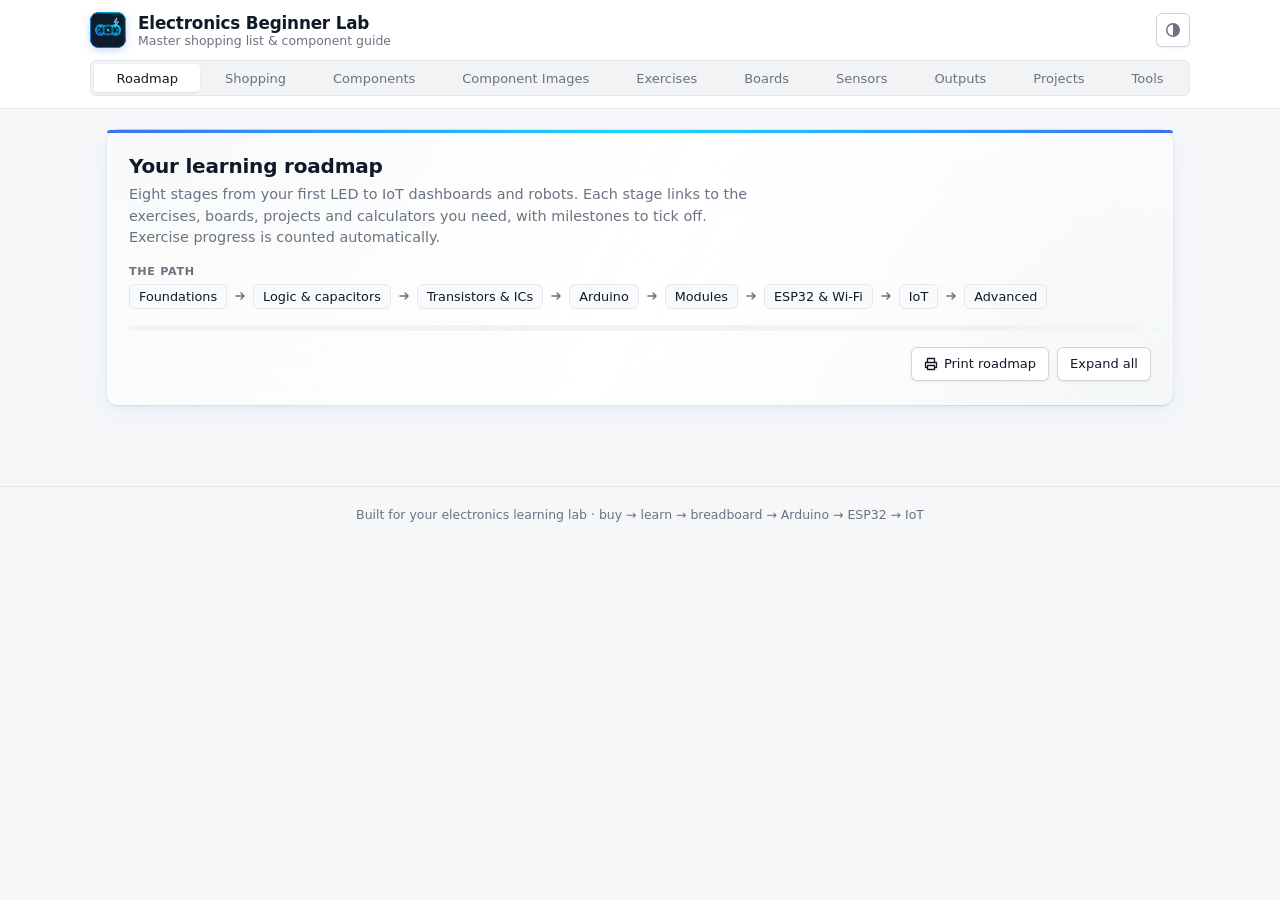
==== commit 7260fbe1: "feat: add component image gallery with photo catalog and interactive lightbox modal" ====
--- a/index.html
+++ b/index.html
@@ -23,6 +23,7 @@
 <script src="js/tools.js" defer></script>
 <script src="js/app.js" defer></script>
 <script src="js/guides.js" defer></script>
+<script src="js/gallery.js" defer></script>
 </head>
 <body>
 
@@ -39,6 +40,7 @@
         <button type="button" class="active" data-view="roadmap" aria-current="page">Roadmap</button>
         <button type="button" data-view="shop">Shopping</button>
         <button type="button" data-view="learn">Components</button>
+        <button type="button" data-view="gallery">Component Images</button>
         <button type="button" data-view="exercises">Exercises</button>
         <button type="button" data-view="boards">Boards</button>
         <button type="button" data-view="sensors">Sensors</button>
@@ -121,6 +123,37 @@
       <p>A plain-language field guide to each part in your kit — what it is, how it behaves in a circuit, and where you'll use it in your first 30 exercises. Skim it once before you start breadboarding, then come back to a card whenever you meet that component again.</p>
     </div>
     <div class="learngrid" id="learngrid"></div>
+  </section>
+
+  <!-- COMPONENT IMAGES GALLERY VIEW -->
+  <section id="view-gallery" class="view">
+    <div class="hero">
+      <h2>Component Images</h2>
+      <p>High-resolution visual catalog of all 42 electronic components in your kit. Inspect real physical packages, pin configurations, markings, and form factors before breadboarding.</p>
+      <div class="search">
+        <svg class="search-ic" width="16" height="16" viewBox="0 0 16 16" aria-hidden="true"><circle cx="7" cy="7" r="4.75" fill="none" stroke="currentColor" stroke-width="1.5"/><path d="M10.5 10.5 14 14" stroke="currentColor" stroke-width="1.5" stroke-linecap="round"/></svg>
+        <input id="gallery-search" type="search" placeholder="Search component photos: resistor, LED, 555, transistor, capacitor..." autocomplete="off" spellcheck="false" aria-label="Search component images">
+        <kbd class="search-key" aria-hidden="true">/</kbd>
+        <button type="button" id="gallery-clear" class="search-clear" aria-label="Clear search" hidden><svg width="14" height="14" viewBox="0 0 14 14" aria-hidden="true"><path d="M3.5 3.5l7 7M10.5 3.5l-7 7" stroke="currentColor" stroke-width="1.5" stroke-linecap="round"/></svg></button>
+      </div>
+      <div class="filterrow">
+        <div class="seg" id="gallery-cats" role="group" aria-label="Filter by category">
+          <button type="button" class="on" data-gc="all" aria-pressed="true">All (42)</button>
+          <button type="button" data-gc="passives" aria-pressed="false">Resistors &amp; Caps</button>
+          <button type="button" data-gc="semis" aria-pressed="false">Diodes &amp; Transistors</button>
+          <button type="button" data-gc="ics" aria-pressed="false">ICs &amp; Logic</button>
+          <button type="button" data-gc="io" aria-pressed="false">Displays &amp; Motors</button>
+          <button type="button" data-gc="tools" aria-pressed="false">Tools &amp; Power</button>
+        </div>
+        <span class="spacer"></span>
+        <span id="gallery-count" class="progtxt">42 components</span>
+      </div>
+    </div>
+    <div class="gallerygrid" id="gallerygrid"></div>
+    <div id="gallery-empty" class="empty" hidden>
+      <p>No component images match your search.</p>
+      <button type="button" class="btn" id="gallery-reset">Show all images</button>
+    </div>
   </section>
 
   <!-- EXERCISES VIEW -->
@@ -285,5 +318,71 @@
 
 <footer>Built for your electronics learning lab · buy → learn → breadboard → Arduino → ESP32 → IoT</footer>
 
+<!-- COMPONENT IMAGE DETAILS MODAL -->
+<dialog id="img-lightbox" class="lightbox-modal" aria-labelledby="lightbox-title">
+  <div class="lightbox-content">
+    <button type="button" class="lightbox-close" id="lightbox-close" aria-label="Close dialog">&times;</button>
+    <div class="lightbox-img-box">
+      <img id="lightbox-img" src="" alt="">
+    </div>
+    <div class="lightbox-info">
+      <div class="lightbox-header-section">
+        <div class="lightbox-meta">
+          <span id="lightbox-cat" class="tag"></span>
+        </div>
+        <h3 id="lightbox-title"></h3>
+        <p id="lightbox-role" class="role"></p>
+        <p id="lightbox-desc"></p>
+      </div>
+
+      <div class="lightbox-details-grid">
+        <div class="detail-block what-block">
+          <div class="detail-label">
+            <svg width="15" height="15" viewBox="0 0 16 16" fill="none" stroke="currentColor" stroke-width="1.8" aria-hidden="true"><circle cx="8" cy="8" r="7"/><path d="M8 5v3.5M8 11.5h.01"/></svg>
+            <span>What it is used for</span>
+          </div>
+          <p id="lightbox-what" class="detail-text"></p>
+        </div>
+
+        <div class="detail-block why-block">
+          <div class="detail-label">
+            <svg width="15" height="15" viewBox="0 0 16 16" fill="none" stroke="currentColor" stroke-width="1.8" aria-hidden="true"><path d="M8 1.5l1.8 4 4.2.4-3.1 2.8.9 4.3L8 10.8 4.2 13l.9-4.3-3.1-2.8 4.2-.4z"/></svg>
+            <span>Why to use it &amp; why it matters</span>
+          </div>
+          <p id="lightbox-why" class="detail-text"></p>
+        </div>
+
+        <div class="detail-block how-block">
+          <div class="detail-label">
+            <svg width="15" height="15" viewBox="0 0 16 16" fill="none" stroke="currentColor" stroke-width="1.8" aria-hidden="true"><path d="M2.5 8h11M8 2.5v11"/><circle cx="8" cy="8" r="3"/></svg>
+            <span>How it works in a circuit</span>
+          </div>
+          <p id="lightbox-how" class="detail-text"></p>
+        </div>
+      </div>
+
+      <div class="detail-block spec-block">
+        <div class="detail-label">
+          <svg width="15" height="15" viewBox="0 0 16 16" fill="none" stroke="currentColor" stroke-width="1.8" aria-hidden="true"><rect x="2" y="3" width="12" height="10" rx="1.5"/><path d="M5 7h6M5 10h4"/></svg>
+          <span>Key Specs &amp; Circuit Rules</span>
+        </div>
+        <div id="lightbox-spec" class="spec"></div>
+      </div>
+
+      <div id="lightbox-pins-section" class="lightbox-pins-section" hidden>
+        <div class="detail-label">
+          <svg width="15" height="15" viewBox="0 0 16 16" fill="none" stroke="currentColor" stroke-width="1.8" aria-hidden="true"><path d="M3 2v4M7 2v4M11 2v4M3 10v4M7 10v4M11 10v4"/><rect x="2" y="6" width="12" height="4" rx="1"/></svg>
+          <span>Pinout &amp; Connections</span>
+        </div>
+        <div id="lightbox-pins"></div>
+      </div>
+
+      <div class="lightbox-actions">
+        <button type="button" class="btn primary" id="lightbox-close-btn">Close</button>
+      </div>
+    </div>
+  </div>
+</dialog>
+
 </body>
 </html>
--- a/css/styles.css
+++ b/css/styles.css
@@ -533,16 +533,421 @@
 
 /* ---- Learning view ---- */
 .learn-intro{margin-bottom:16px}
-.learngrid{display:grid;grid-template-columns:repeat(auto-fill,minmax(min(280px,100%),1fr));gap:12px}
+.learngrid{
+  columns:300px;
+  column-gap:16px;
+}
 .lcard{
-  border-radius:var(--radius); background:var(--panel); border:1px solid var(--line);
-  padding:16px;
-}
-.lcard h4{margin:0 0 2px;font-size:.9375rem;font-weight:600}
-.lcard .role{font-size:.78rem;color:var(--sub);margin:0 0 10px;font-weight:500}
-.lcard p{margin:0 0 8px;font-size:.86rem;color:var(--body);line-height:1.5}
+  break-inside:avoid;
+  margin-bottom:16px;
+  border-radius:12px;
+  background:var(--panel);
+  border:1px solid var(--line);
+  display:flex;
+  flex-direction:column;
+  overflow:hidden;
+  transition:border-color .18s ease, box-shadow .18s ease, transform .18s ease;
+  cursor:pointer;
+  outline:none;
+}
+.lcard:hover, .lcard:focus-visible{
+  border-color:var(--primary);
+  box-shadow:0 8px 24px -4px rgba(37,99,235,.16);
+  transform:translateY(-2px);
+}
+.lcard-img-wrap{
+  width:100%; height:160px; background:var(--surface);
+  border-bottom:1px solid var(--line);
+  position:relative; overflow:hidden;
+  display:flex; align-items:center; justify-content:center;
+}
+.lcard-img{
+  width:100%; height:100%; object-fit:contain;
+  padding:12px; box-sizing:border-box;
+  transition:transform .25s ease;
+}
+.lcard:hover .lcard-img{
+  transform:scale(1.06);
+}
+:root[data-theme="dark"] .lcard-img{
+  filter:brightness(0.92) contrast(1.04);
+}
+.lcard-body{
+  padding:16px; display:flex; flex-direction:column; gap:8px;
+}
+.lcard h4{margin:0;font-size:1rem;font-weight:650;color:var(--ink)}
+.lcard .role{font-size:.78rem;color:var(--primary);margin:0;font-weight:600}
+.lcard .lcard-desc{margin:0;font-size:.85rem;color:var(--body);line-height:1.5}
+
+.lcard-details{
+  display:flex;
+  flex-direction:column;
+  gap:6px;
+  margin:4px 0 2px;
+}
+.lcard-detail{
+  background:var(--inset);
+  border:1px solid var(--line);
+  border-radius:var(--radius);
+  padding:7px 10px;
+  display:flex;
+  flex-direction:column;
+  gap:3px;
+  font-size:.78rem;
+  line-height:1.45;
+}
+.lcard-detail.what{
+  border-left:3px solid var(--primary);
+}
+.lcard-detail.why{
+  border-left:3px solid var(--gold);
+}
+.lcard-detail-label{
+  font-weight:700;
+  font-size:.7rem;
+  text-transform:uppercase;
+  letter-spacing:.04em;
+}
+.lcard-detail.what .lcard-detail-label{ color:var(--primary); }
+.lcard-detail.why .lcard-detail-label{ color:var(--gold); }
+.lcard-detail-text{
+  color:var(--ink);
+  line-height:1.45;
+}
+
 .lcard .spec{
-  font-size:.78rem; background:var(--inset); border-radius:var(--radius); padding:7px 10px; margin-top:8px; color:var(--sub);
+  font-size:.78rem; background:var(--inset); border-radius:var(--radius); padding:8px 10px; margin-top:2px; color:var(--sub); border:1px solid var(--line); line-height:1.45;
+}
+.lcard-pinout-wrap{
+  margin-top:4px;
+  background:var(--inset);
+  border:1px solid var(--line);
+  border-radius:var(--radius);
+  overflow:hidden;
+}
+.lcard-pinout-toggle{
+  padding:7px 10px;
+  font-size:.76rem;
+  font-weight:600;
+  color:var(--sub);
+  cursor:pointer;
+  display:flex;
+  align-items:center;
+  gap:6px;
+  user-select:none;
+  list-style:none;
+  transition:background .15s ease, color .15s ease;
+}
+.lcard-pinout-toggle::-webkit-details-marker{
+  display:none;
+}
+.lcard-pinout-toggle:hover{
+  color:var(--primary);
+  background:var(--surface);
+}
+.lcard-pinout-wrap[open] .lcard-pinout-toggle{
+  border-bottom:1px solid var(--line);
+  color:var(--ink);
+}
+.lcard-pinout-wrap .pinouts{
+  padding:10px;
+  margin:0;
+  background:transparent;
+}
+.lcard .pinouts{
+  margin-top:6px;
+}
+
+/* ---- Component Images Gallery ---- */
+.gallerygrid{
+  display:grid;
+  grid-template-columns:repeat(auto-fill, minmax(min(250px, 100%), 1fr));
+  gap:16px;
+  margin-bottom:24px;
+}
+.gcard{
+  background:var(--panel);
+  border:1px solid var(--line);
+  border-radius:12px;
+  overflow:hidden;
+  display:flex;
+  flex-direction:column;
+  transition:border-color .18s ease, box-shadow .18s ease, transform .18s ease;
+  cursor:pointer;
+  outline:none;
+}
+.gcard:hover, .gcard:focus-visible{
+  border-color:var(--primary);
+  box-shadow:0 8px 24px -4px rgba(37,99,235,.18);
+  transform:translateY(-3px);
+}
+.gcard-img-wrap{
+  width:100%;
+  height:180px;
+  background:var(--surface);
+  display:flex;
+  align-items:center;
+  justify-content:center;
+  position:relative;
+  overflow:hidden;
+  border-bottom:1px solid var(--line);
+}
+.gcard-img{
+  width:100%;
+  height:100%;
+  object-fit:contain;
+  padding:12px;
+  box-sizing:border-box;
+  transition:transform .3s ease;
+}
+.gcard:hover .gcard-img{
+  transform:scale(1.08);
+}
+:root[data-theme="dark"] .gcard-img{
+  filter:brightness(0.92) contrast(1.04);
+}
+.gcard-zoom-badge{
+  position:absolute;
+  bottom:8px;
+  right:8px;
+  width:28px;
+  height:28px;
+  border-radius:50%;
+  background:var(--panel);
+  border:1px solid var(--line);
+  color:var(--sub);
+  display:flex;
+  align-items:center;
+  justify-content:center;
+  opacity:0;
+  transform:scale(0.85);
+  transition:opacity .2s ease, transform .2s ease, color .2s ease;
+  box-shadow:var(--shadow-sm);
+}
+.gcard:hover .gcard-zoom-badge{
+  opacity:1;
+  transform:scale(1);
+  color:var(--primary);
+}
+.gcard-body{
+  padding:14px;
+  display:flex;
+  flex-direction:column;
+  flex:1;
+}
+.gcard-meta{
+  margin-bottom:6px;
+}
+.gcard-title{
+  margin:0 0 4px;
+  font-size:.95rem;
+  font-weight:650;
+  color:var(--ink);
+}
+.gcard-role{
+  margin:0 0 12px;
+  font-size:.8rem;
+  color:var(--sub);
+  line-height:1.45;
+  flex:1;
+}
+.gcard-footer{
+  display:flex;
+  align-items:center;
+  justify-content:space-between;
+  margin-top:auto;
+  padding-top:10px;
+  border-top:1px solid var(--line);
+}
+.gcard-view-btn{
+  font-size:.76rem;
+  font-weight:500;
+  color:var(--primary);
+}
+.btn.sm{
+  height:26px;
+  padding:0 8px;
+  font-size:.75rem;
+}
+
+/* ---- Lightbox Modal ---- */
+.lightbox-modal{
+  border:none;
+  border-radius:18px;
+  padding:0;
+  background:transparent;
+  max-width:min(720px, 94vw);
+  width:100%;
+  box-shadow:0 24px 60px rgba(0,0,0,.6);
+}
+.lightbox-modal::backdrop{
+  background:rgba(0,0,0,.75);
+  backdrop-filter:blur(6px);
+}
+.lightbox-content{
+  background:var(--panel);
+  border:1px solid var(--line2);
+  border-radius:18px;
+  overflow:hidden;
+  display:flex;
+  flex-direction:column;
+  position:relative;
+  max-height:90vh;
+  overflow-y:auto;
+}
+.lightbox-close{
+  position:absolute;
+  top:12px;
+  right:12px;
+  width:34px;
+  height:34px;
+  border-radius:50%;
+  border:1px solid var(--line);
+  background:var(--panel);
+  color:var(--ink);
+  font-size:22px;
+  line-height:1;
+  cursor:pointer;
+  z-index:10;
+  display:flex;
+  align-items:center;
+  justify-content:center;
+  transition:background .15s ease, color .15s ease, transform .15s ease;
+  box-shadow:var(--shadow-sm);
+}
+.lightbox-close:hover{
+  background:var(--surface);
+  color:var(--primary);
+  transform:scale(1.08);
+}
+.lightbox-img-box{
+  width:100%;
+  height:240px;
+  background:var(--surface);
+  display:flex;
+  align-items:center;
+  justify-content:center;
+  border-bottom:1px solid var(--line);
+  padding:18px;
+  box-sizing:border-box;
+}
+.lightbox-img-box img{
+  max-width:100%;
+  max-height:100%;
+  object-fit:contain;
+}
+:root[data-theme="dark"] .lightbox-img-box img{
+  filter:brightness(0.94) contrast(1.04);
+}
+.lightbox-info{
+  padding:22px 24px;
+  display:flex;
+  flex-direction:column;
+  gap:16px;
+}
+.lightbox-header-section{
+  display:flex;
+  flex-direction:column;
+  gap:6px;
+}
+.lightbox-header-section .lightbox-meta{
+  display:flex;
+  align-items:center;
+}
+.lightbox-header-section h3{
+  margin:0;
+  font-size:1.35rem;
+  font-weight:700;
+  color:var(--ink);
+  letter-spacing:-.01em;
+}
+.lightbox-header-section .role{
+  margin:0;
+  font-size:.86rem;
+  font-weight:550;
+  color:var(--primary);
+}
+.lightbox-header-section p{
+  margin:2px 0 0;
+  font-size:.9rem;
+  color:var(--body);
+  line-height:1.55;
+}
+
+.lightbox-details-grid{
+  display:flex;
+  flex-direction:column;
+  gap:10px;
+}
+.detail-block{
+  background:var(--inset);
+  border:1px solid var(--line);
+  border-radius:var(--radius);
+  padding:12px 14px;
+  display:flex;
+  flex-direction:column;
+  gap:5px;
+}
+.detail-block.what-block{
+  border-left:3.5px solid var(--primary);
+}
+.detail-block.why-block{
+  border-left:3.5px solid var(--gold);
+}
+.detail-block.how-block{
+  border-left:3.5px solid var(--green);
+}
+.detail-block.spec-block{
+  border-left:3.5px solid #8b5cf6;
+}
+.detail-label{
+  display:flex;
+  align-items:center;
+  gap:7px;
+  font-size:.76rem;
+  font-weight:700;
+  text-transform:uppercase;
+  letter-spacing:.04em;
+  color:var(--sub);
+}
+.what-block .detail-label{ color:var(--primary); }
+.why-block .detail-label{ color:var(--gold); }
+.how-block .detail-label{ color:var(--green); }
+.spec-block .detail-label{ color:#8b5cf6; }
+
+.detail-text{
+  margin:0;
+  font-size:.88rem;
+  line-height:1.55;
+  color:var(--ink);
+}
+.lightbox-info .spec{
+  font-size:.82rem;
+  color:var(--body);
+  line-height:1.5;
+  margin:0;
+}
+.lightbox-pins-section{
+  background:var(--inset);
+  border:1px solid var(--line);
+  border-radius:var(--radius);
+  padding:12px 14px;
+  display:flex;
+  flex-direction:column;
+  gap:10px;
+}
+.lightbox-pins-section .detail-label{
+  color:var(--sub);
+}
+#lightbox-pins{
+  overflow-x:auto;
+}
+.lightbox-actions{
+  margin-top:4px;
+  display:flex;
+  justify-content:flex-end;
+  border-top:1px solid var(--line);
+  padding-top:14px;
 }
 
 footer{
@@ -584,7 +989,8 @@
   .item{min-height:44px;align-items:center}
   .item input{margin:0;width:18px;height:18px}
 
-  .lcard{padding:14px}
+  .learngrid{columns:1}
+  .lcard-body{padding:12px}
   .exbody,.exbody.single,.bbody{grid-template-columns:minmax(0,1fr);padding:0 12px 12px}
   .panel{padding:14px}
   .exfoot .btn{flex:1;height:40px}
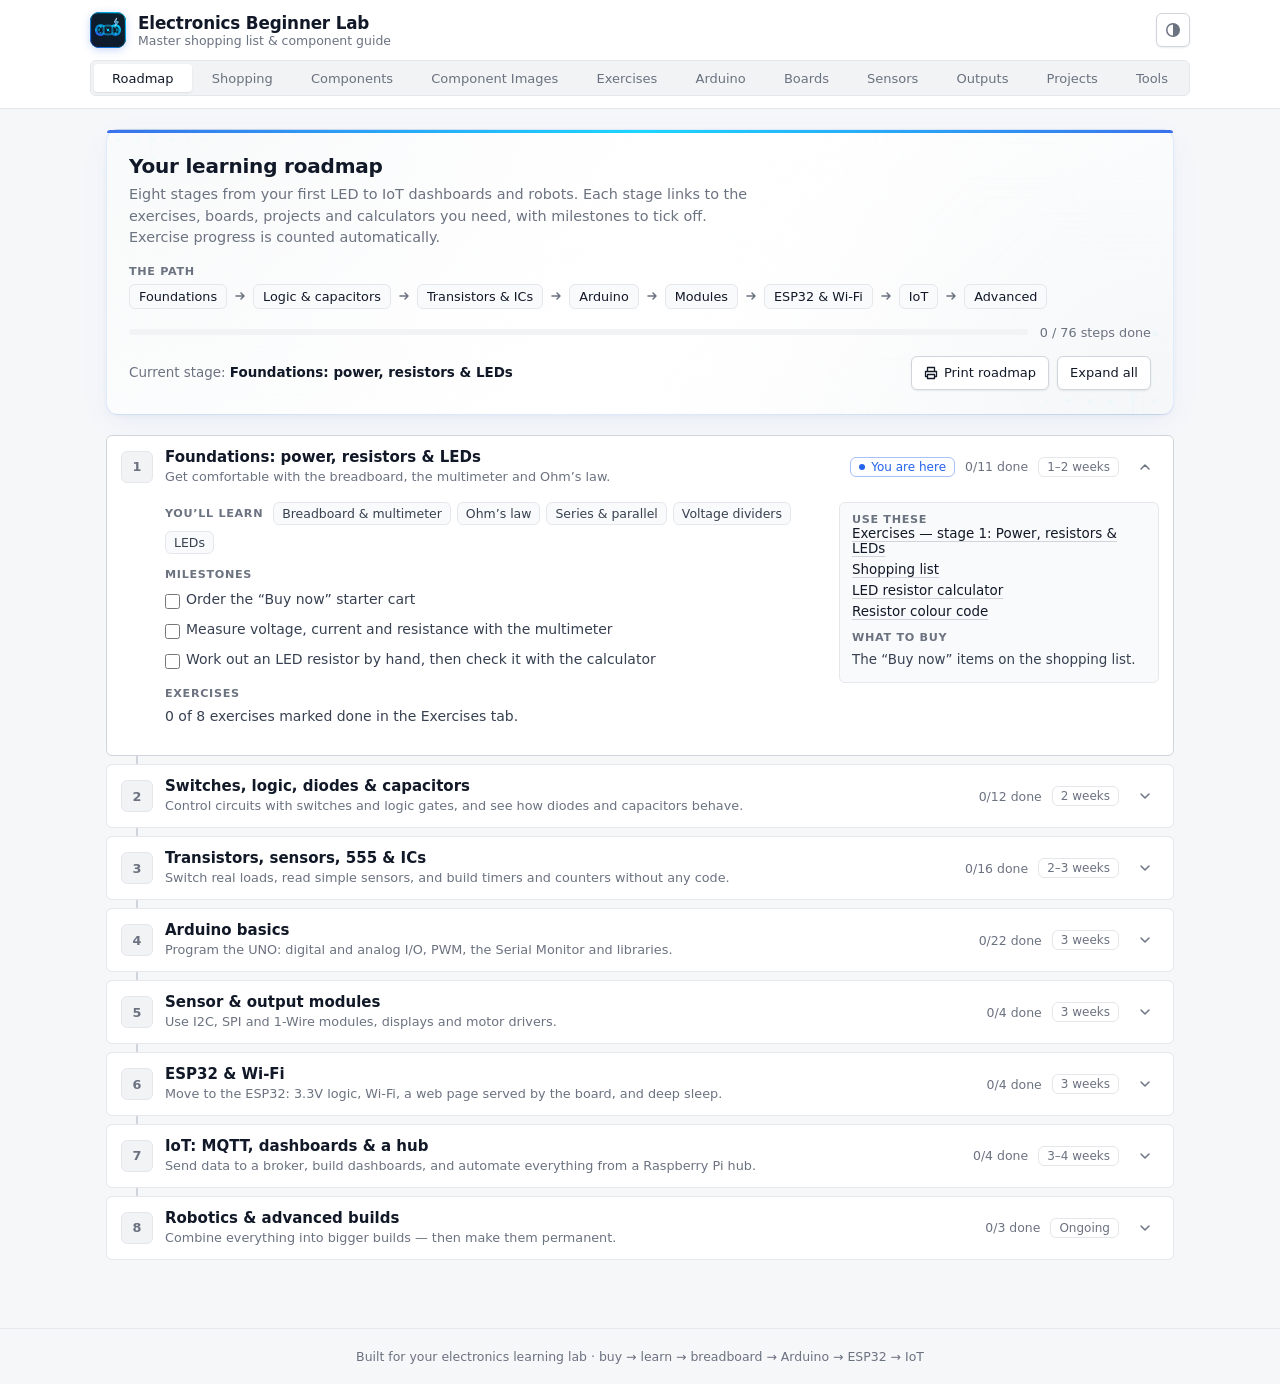
==== commit 4e42ba5a: "feat: add Arduino lessons feature with interactive sketches, view components, and styling" ====
--- a/index.html
+++ b/index.html
@@ -20,9 +20,11 @@
 <script src="js/outputs.js" defer></script>
 <script src="js/projects.js" defer></script>
 <script src="js/roadmap.js" defer></script>
+<script src="js/lessons.js" defer></script>
 <script src="js/tools.js" defer></script>
 <script src="js/app.js" defer></script>
 <script src="js/guides.js" defer></script>
+<script src="js/lessons-view.js" defer></script>
 <script src="js/gallery.js" defer></script>
 </head>
 <body>
@@ -42,6 +44,7 @@
         <button type="button" data-view="learn">Components</button>
         <button type="button" data-view="gallery">Component Images</button>
         <button type="button" data-view="exercises">Exercises</button>
+        <button type="button" data-view="arduino">Arduino</button>
         <button type="button" data-view="boards">Boards</button>
         <button type="button" data-view="sensors">Sensors</button>
         <button type="button" data-view="outputs">Outputs</button>
@@ -180,6 +183,37 @@
       </div>
     </div>
     <div id="exlist"></div>
+  </section>
+
+  <!-- ARDUINO VIEW -->
+  <section id="view-arduino" class="view">
+    <div class="hero">
+      <h2>Arduino lessons</h2>
+      <p>17 lessons that take you from Blink to state machines on the Arduino UNO. Each one has the wiring, a complete sketch to copy, what you should see, how the code works and ideas to try next. Several rebuild an earlier breadboard exercise in code.</p>
+      <div class="callout logicnote setup">
+        <h5>Before lesson 1</h5>
+        <p>Install the free <b>Arduino IDE 2</b> from arduino.cc. Plug in the UNO, choose <b>Tools → Board → Arduino Uno</b> and <b>Tools → Port</b>. No port? Clone boards with a CH340 USB chip need the CH340 driver.</p>
+      </div>
+      <div class="progress-row">
+        <div class="bar" role="progressbar" aria-label="Lesson progress" aria-valuemin="0" aria-valuemax="100" aria-valuenow="0"><i id="ls-bar"></i></div>
+        <span id="ls-txt" class="progtxt"></span>
+      </div>
+      <div class="filterrow">
+        <div class="seg" id="ls-filter" role="group" aria-label="Filter lessons">
+          <button type="button" class="on" data-lf="all" aria-pressed="true">All</button>
+          <button type="button" data-lf="todo" aria-pressed="false">To do</button>
+          <button type="button" data-lf="done" aria-pressed="false">Done</button>
+        </div>
+        <span class="spacer"></span>
+        <details class="menu">
+          <summary class="btn"><svg width="14" height="14" viewBox="0 0 14 14" aria-hidden="true"><path d="M3.5 5V1.5h7V5M3.5 10.5h-2v-5h11v5h-2M3.5 8.5h7v4h-7z" fill="none" stroke="currentColor" stroke-width="1.3" stroke-linejoin="round"/></svg>Print</summary>
+          <div class="menulist"><button type="button" data-print="ls-all">All lessons</button><button type="button" data-print="ls-todo">Only lessons still to do</button><p class="menunote">Choose “Save as PDF” in the print dialog for a PDF.</p></div>
+        </details>
+        <button type="button" class="btn" id="ls-toggle">Expand all</button>
+      </div>
+    </div>
+    <div id="lesson-list"></div>
+    <p id="ls-empty" class="empty" hidden></p>
   </section>
 
   <!-- BOARDS VIEW -->
--- a/css/styles.css
+++ b/css/styles.css
@@ -246,14 +246,15 @@
 .catbody>div{overflow:hidden;min-height:0}
 .searching .catbody{grid-template-rows:1fr;visibility:visible;transition:none}
 .item.nomatch{display:none}
-.items{padding:2px 14px 14px 58px;display:grid;grid-template-columns:repeat(auto-fill,minmax(min(230px,100%),1fr));gap:8px}
+.items{padding:2px 14px 14px 58px;display:grid;grid-template-columns:repeat(auto-fill,minmax(min(260px,100%),1fr));gap:8px}
 .item{
-  display:flex; align-items:flex-start; gap:9px; background:var(--surface);
-  border:1px solid var(--line); border-radius:var(--radius); padding:9px 10px; font-size:.86rem;
-}
-.item input{margin-top:2px;accent-color:var(--primary);width:16px;height:16px;flex-shrink:0;cursor:pointer}
-.item label{cursor:pointer;flex:1}
-.item .qty{color:var(--sub);font-weight:500}
+  display:flex; align-items:center; gap:9px; background:var(--surface);
+  border:1px solid var(--line); border-radius:var(--radius); padding:8px 11px; font-size:.86rem; min-height:40px;
+}
+.item input{accent-color:var(--primary);width:16px;height:16px;flex-shrink:0;cursor:pointer;margin:0}
+.item label{cursor:pointer;flex:1;white-space:nowrap;overflow:hidden;text-overflow:ellipsis;display:flex;align-items:baseline;gap:6px}
+.item .nm{overflow:hidden;text-overflow:ellipsis;white-space:nowrap}
+.item .qty{color:var(--sub);font-weight:500;flex-shrink:0;white-space:nowrap}
 .item.checked{opacity:.55}
 .item.checked label{text-decoration:line-through}
 
@@ -531,6 +532,22 @@
 .rz-body{fill:#e3cb9a;stroke:#b6975d;stroke-width:1.5}
 .rz-band{stroke:rgba(0,0,0,.25);stroke-width:.8}
 
+/* ---- Arduino lessons ---- */
+.callout.setup{margin-top:14px}
+.redo{margin:0 0 14px;font-size:.84rem;color:var(--sub)}
+.code{border:1px solid #1f2633;border-radius:var(--radius);overflow:hidden;background:#0d1117}
+.codehead{display:flex;align-items:center;justify-content:space-between;gap:8px;padding:6px 8px 6px 12px;background:#161b22;border-bottom:1px solid #1f2633}
+.codehead span{font:500 .75rem/1 ui-monospace,SFMono-Regular,Consolas,monospace;color:#8b949e}
+.copybtn{height:26px;padding:0 10px;border:1px solid #30363d;border-radius:4px;background:#21262d;color:#e6edf3;font:inherit;font-size:.75rem;cursor:pointer}
+.copybtn:hover{background:#30363d}
+.code pre{margin:0;padding:12px 14px;overflow-x:auto;font:.8rem/1.55 ui-monospace,SFMono-Regular,Consolas,'Liberation Mono',monospace;color:#e6edf3;tab-size:2}
+.tk-c{color:#8b949e;font-style:italic}
+.tk-s{color:#a5d6ff}
+.tk-p{color:#ff7b72}
+.tk-k{color:#ff7b72}
+.tk-n{color:#79c0ff}
+.tk-f{color:#d2a8ff}
+
 /* ---- Learning view ---- */
 .learn-intro{margin-bottom:16px}
 .learngrid{
@@ -985,9 +1002,12 @@
   }
   .cathead .chev{align-self:center}
   .cathead .note{font-size:.78rem}
-  .items{padding:0 12px 12px;grid-template-columns:repeat(auto-fill,minmax(125px,1fr))}
-  .item{min-height:44px;align-items:center}
+  .items{padding:0 12px 12px;grid-template-columns:1fr;gap:6px}
+  .item{min-height:44px;align-items:center;padding:8px 12px;gap:10px}
   .item input{margin:0;width:18px;height:18px}
+  .item label{white-space:nowrap;overflow:hidden;text-overflow:ellipsis;display:flex;align-items:center;gap:6px}
+  .item .nm{overflow:hidden;text-overflow:ellipsis;white-space:nowrap}
+  .item .qty{flex-shrink:0;white-space:nowrap}
 
   .learngrid{columns:1}
   .lcard-body{padding:12px}
@@ -1055,6 +1075,22 @@
   body[data-print="ex-all"] .cat.ex,body[data-print="ex-todo"] .cat.ex{break-inside:avoid}
   .exbody,.bbody{grid-template-columns:minmax(0,1fr) 250px !important;padding:4px 10px 10px !important}
 
+  /* Arduino lessons */
+  body[data-print^="ls"] .stage.hidden,body[data-print^="ls"] .cat.lesson.hidden{display:block !important}
+  body[data-print="ls-todo"] .cat.lesson.done,body[data-print="ls-todo"] .stage:not(:has(.cat.lesson:not(.done))){display:none !important}
+  body[data-print="ls-all"] .cat.lesson,body[data-print="ls-todo"] .cat.lesson{break-inside:avoid}
+  .code{background:#fff;border-color:#9ca3af}
+  .codehead{background:#f3f4f6;border-color:#9ca3af}
+  .codehead span{color:#374151}
+  .copybtn{display:none}
+  .cat.lesson .exbody{grid-template-columns:minmax(0,1fr) !important}
+  .cat.lesson .exside{max-width:420px}
+  .code pre{color:#111;white-space:pre-wrap;font-size:8.5pt}
+  .tk-c{color:#6b7280}
+  .tk-s,.tk-n{color:#1d4ed8}
+  .tk-k,.tk-p{color:#b91c1c}
+  .tk-f{color:#6d28d9}
+
   /* One exercise / one project */
   body[data-print$="-one"] .cat:not(.print-target),body[data-print$="-one"] .stagehead{display:none !important}
   body[data-print$="-one"] .print-target{border:none}
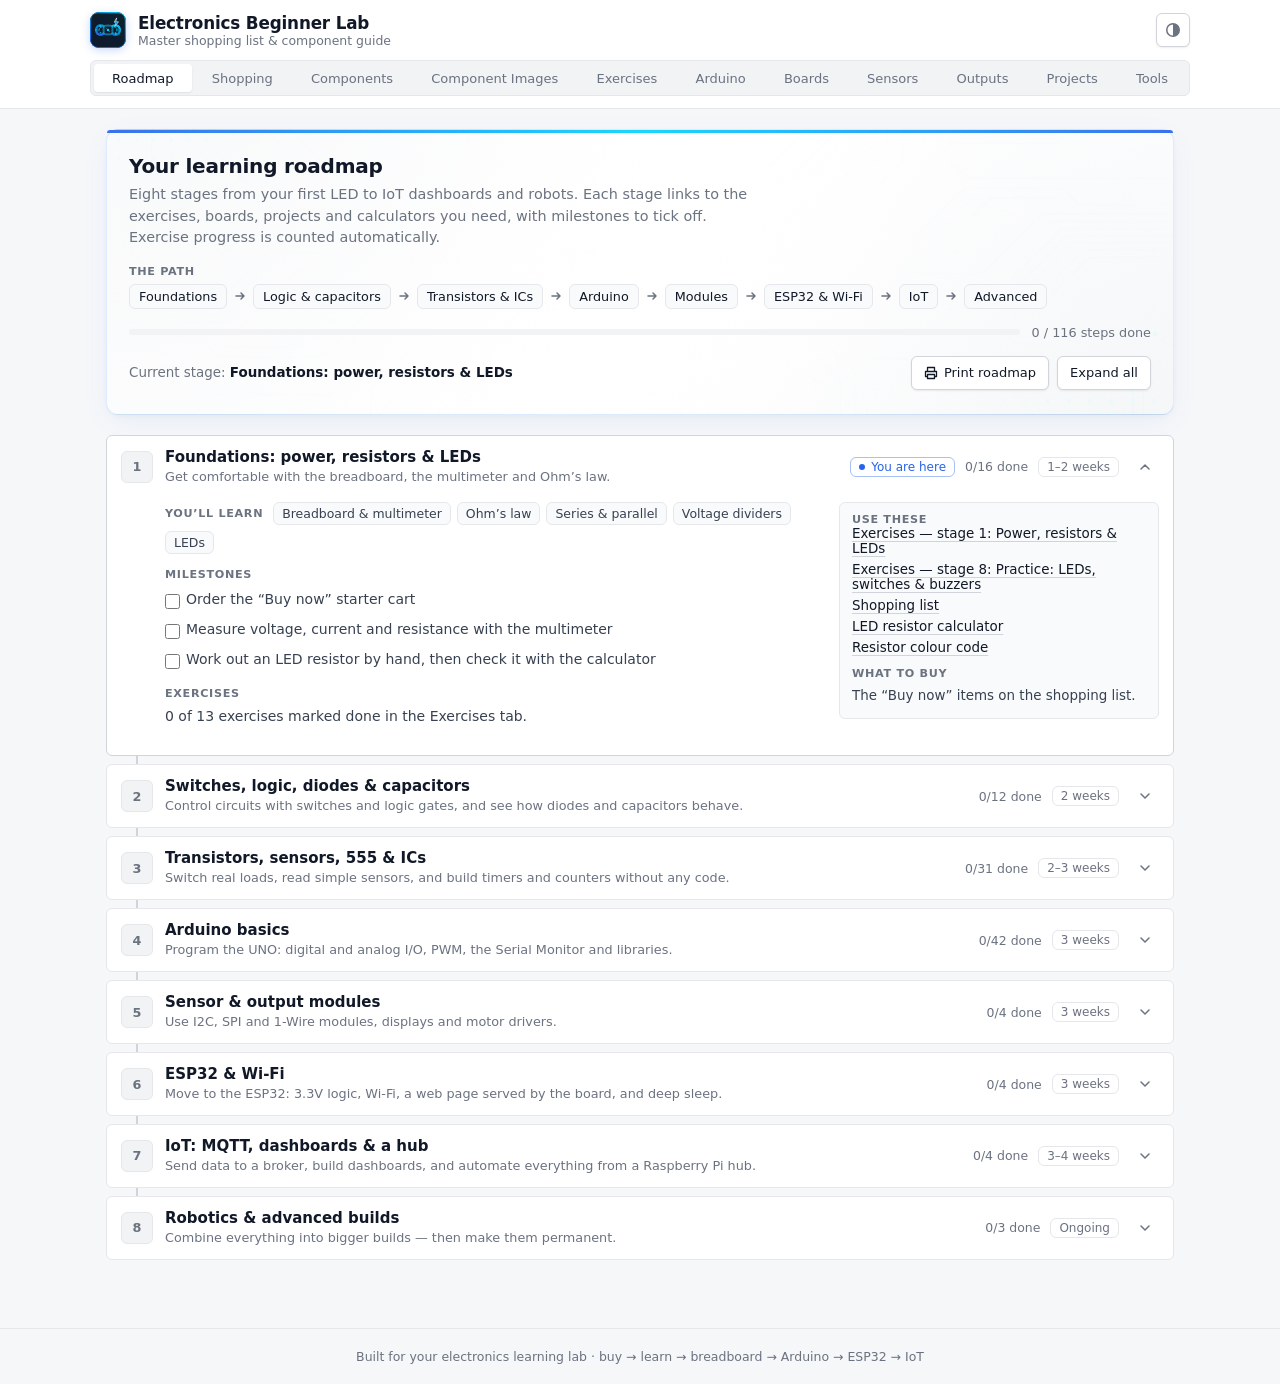
==== commit 7eab2f2c: "feat: add lessons, roadmap, and exercises component modules with application integration" ====
--- a/index.html
+++ b/index.html
@@ -162,7 +162,7 @@
   <!-- EXERCISES VIEW -->
   <section id="view-exercises" class="view">
     <div class="hero">
-      <h2>30 breadboard exercises</h2>
+      <h2>50 breadboard exercises</h2>
       <p>Seven stages, from your first LED to a 555-driven LED chaser. Each exercise lists the parts, the wiring steps, what you should see and the pinouts you need. Mark exercises done as you go — progress is saved on this device.</p>
       <div class="progress-row">
         <div class="bar" role="progressbar" aria-label="Exercise progress" aria-valuemin="0" aria-valuemax="100" aria-valuenow="0"><i id="exbar"></i></div>
@@ -189,7 +189,7 @@
   <section id="view-arduino" class="view">
     <div class="hero">
       <h2>Arduino lessons</h2>
-      <p>17 lessons that take you from Blink to state machines on the Arduino UNO. Each one has the wiring, a complete sketch to copy, what you should see, how the code works and ideas to try next. Several rebuild an earlier breadboard exercise in code.</p>
+      <p>37 lessons for the Arduino UNO: 17 core lessons from Blink to state machines, then 20 shorter practice exercises. Each one has the wiring, a complete sketch to copy, what you should see, how the code works and ideas to try next. Several rebuild an earlier breadboard exercise in code.</p>
       <div class="callout logicnote setup">
         <h5>Before lesson 1</h5>
         <p>Install the free <b>Arduino IDE 2</b> from arduino.cc. Plug in the UNO, choose <b>Tools → Board → Arduino Uno</b> and <b>Tools → Port</b>. No port? Clone boards with a CH340 USB chip need the CH340 driver.</p>
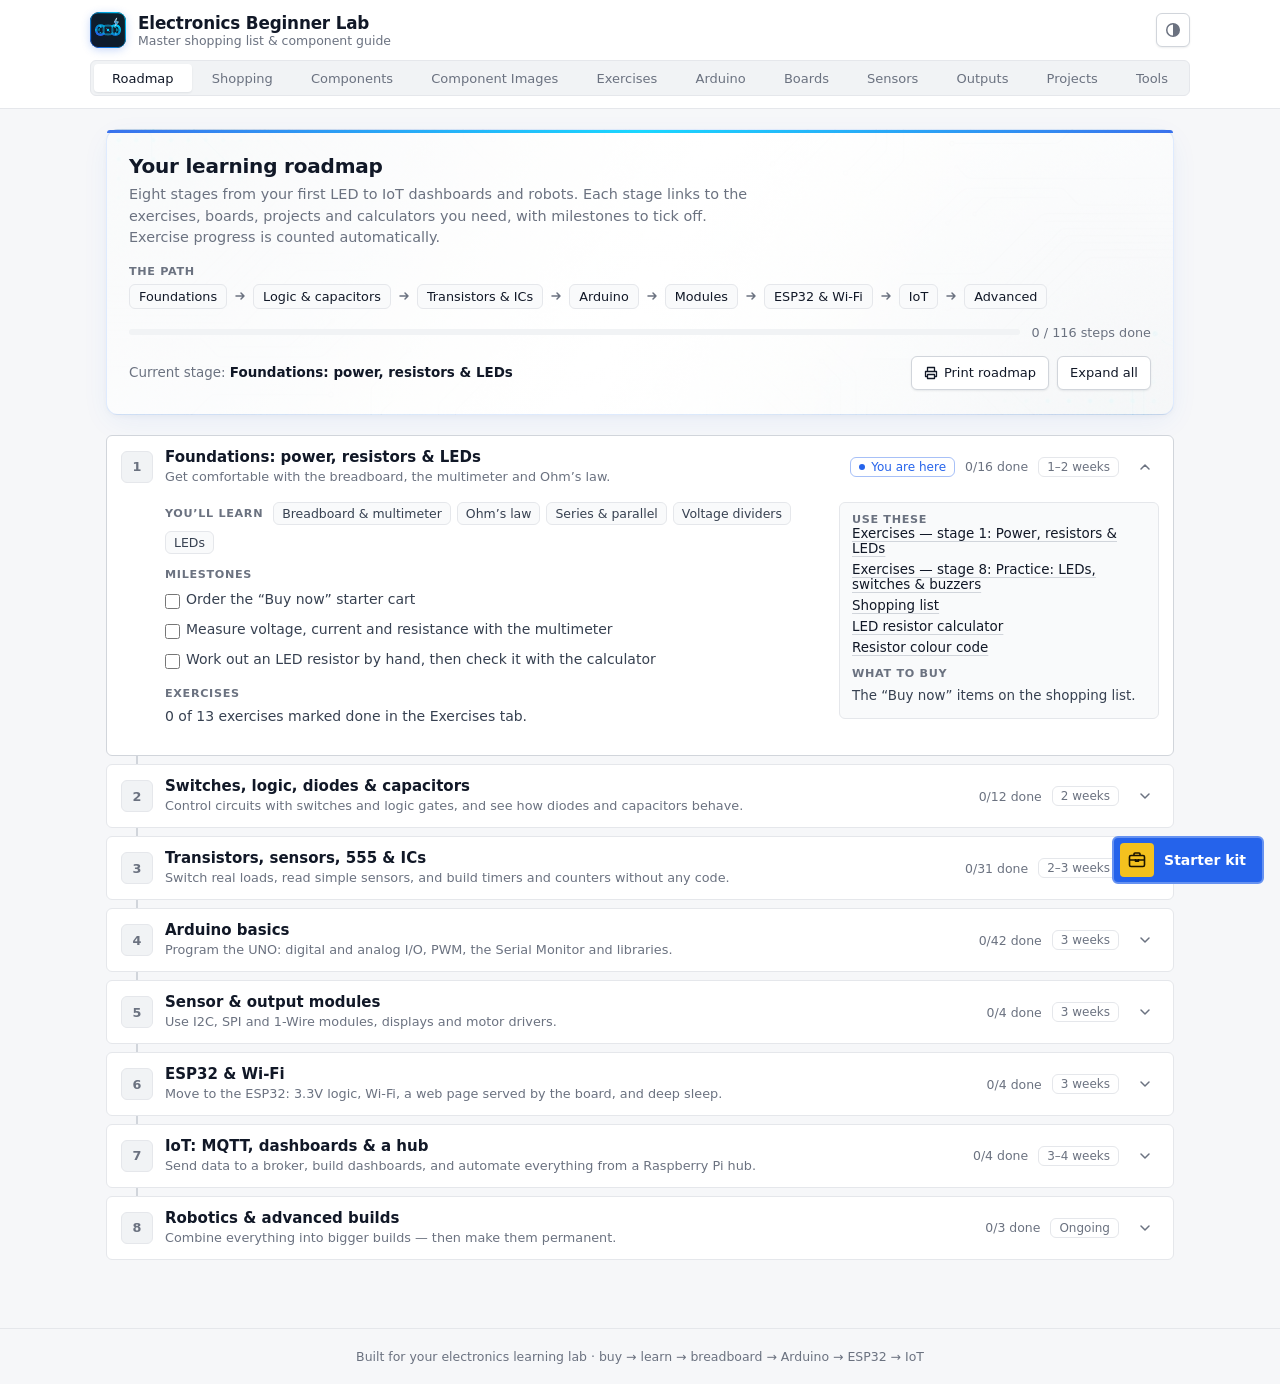
==== commit 5e823c0c: "components added" ====
--- a/index.html
+++ b/index.html
@@ -418,5 +418,10 @@
   </div>
 </dialog>
 
+<a class="kitfab" href="kit.html" target="_blank" rel="noopener" aria-label="Starter kit — the complete buy list (opens in a new tab)" title="Starter kit — complete buy list">
+  <span class="kitfab-ic" aria-hidden="true"><svg width="20" height="20" viewBox="0 0 20 20"><path d="M7 5.5V4a1 1 0 0 1 1-1h4a1 1 0 0 1 1 1v1.5" fill="none" stroke="currentColor" stroke-width="1.6"/><rect x="2.5" y="5.5" width="15" height="11" rx="1.5" fill="none" stroke="currentColor" stroke-width="1.6"/><path d="M2.5 10h15M8.5 9v2.2h3V9" fill="none" stroke="currentColor" stroke-width="1.6" stroke-linejoin="round"/></svg></span>
+  <span class="kitfab-txt">Starter kit</span>
+</a>
+
 </body>
 </html>
--- a/css/styles.css
+++ b/css/styles.css
@@ -548,6 +548,38 @@
 .tk-n{color:#79c0ff}
 .tk-f{color:#d2a8ff}
 
+/* ---- Floating "Starter kit" button (opens kit.html) ---- */
+.kitfab{
+  position:fixed;z-index:40;
+  right:max(16px,env(safe-area-inset-right,0px));bottom:calc(16px + env(safe-area-inset-bottom,0px));
+  display:inline-flex;align-items:center;gap:10px;height:48px;padding:0 16px 0 6px;
+  border-radius:var(--radius);border:2px solid color-mix(in srgb,#fff 30%,var(--primary));
+  background:var(--primary);color:#fff;font-size:.875rem;font-weight:650;text-decoration:none;box-shadow:none;
+  transition:background .15s,transform .15s;
+}
+.kitfab:hover{background:var(--primary-hover)}
+.kitfab:active{transform:translateY(1px)}
+.kitfab:focus-visible{outline:3px solid var(--gold);outline-offset:3px}
+.kitfab-ic{
+  width:34px;height:34px;flex-shrink:0;border-radius:4px;
+  display:flex;align-items:center;justify-content:center;background:#f4c11e;color:#1a1300;
+}
+/* A soft pulsing ring draws the eye without a shadow. */
+.kitfab::after{
+  content:"";position:absolute;inset:-6px;border-radius:10px;border:2px solid var(--primary);
+  opacity:0;animation:kitpulse 2.6s ease-out infinite;pointer-events:none;
+}
+@keyframes kitpulse{
+  0%{opacity:.7;transform:scale(.96)}
+  70%,100%{opacity:0;transform:scale(1.12)}
+}
+@media (max-width:480px){
+  .kitfab{height:52px;padding:0 7px}
+  .kitfab-txt{position:absolute;width:1px;height:1px;overflow:hidden;clip:rect(0 0 0 0);white-space:nowrap}
+}
+@media (prefers-reduced-motion: reduce){ .kitfab::after{animation:none} }
+@media print{ .kitfab{display:none !important} }
+
 /* ---- Learning view ---- */
 .learn-intro{margin-bottom:16px}
 .learngrid{
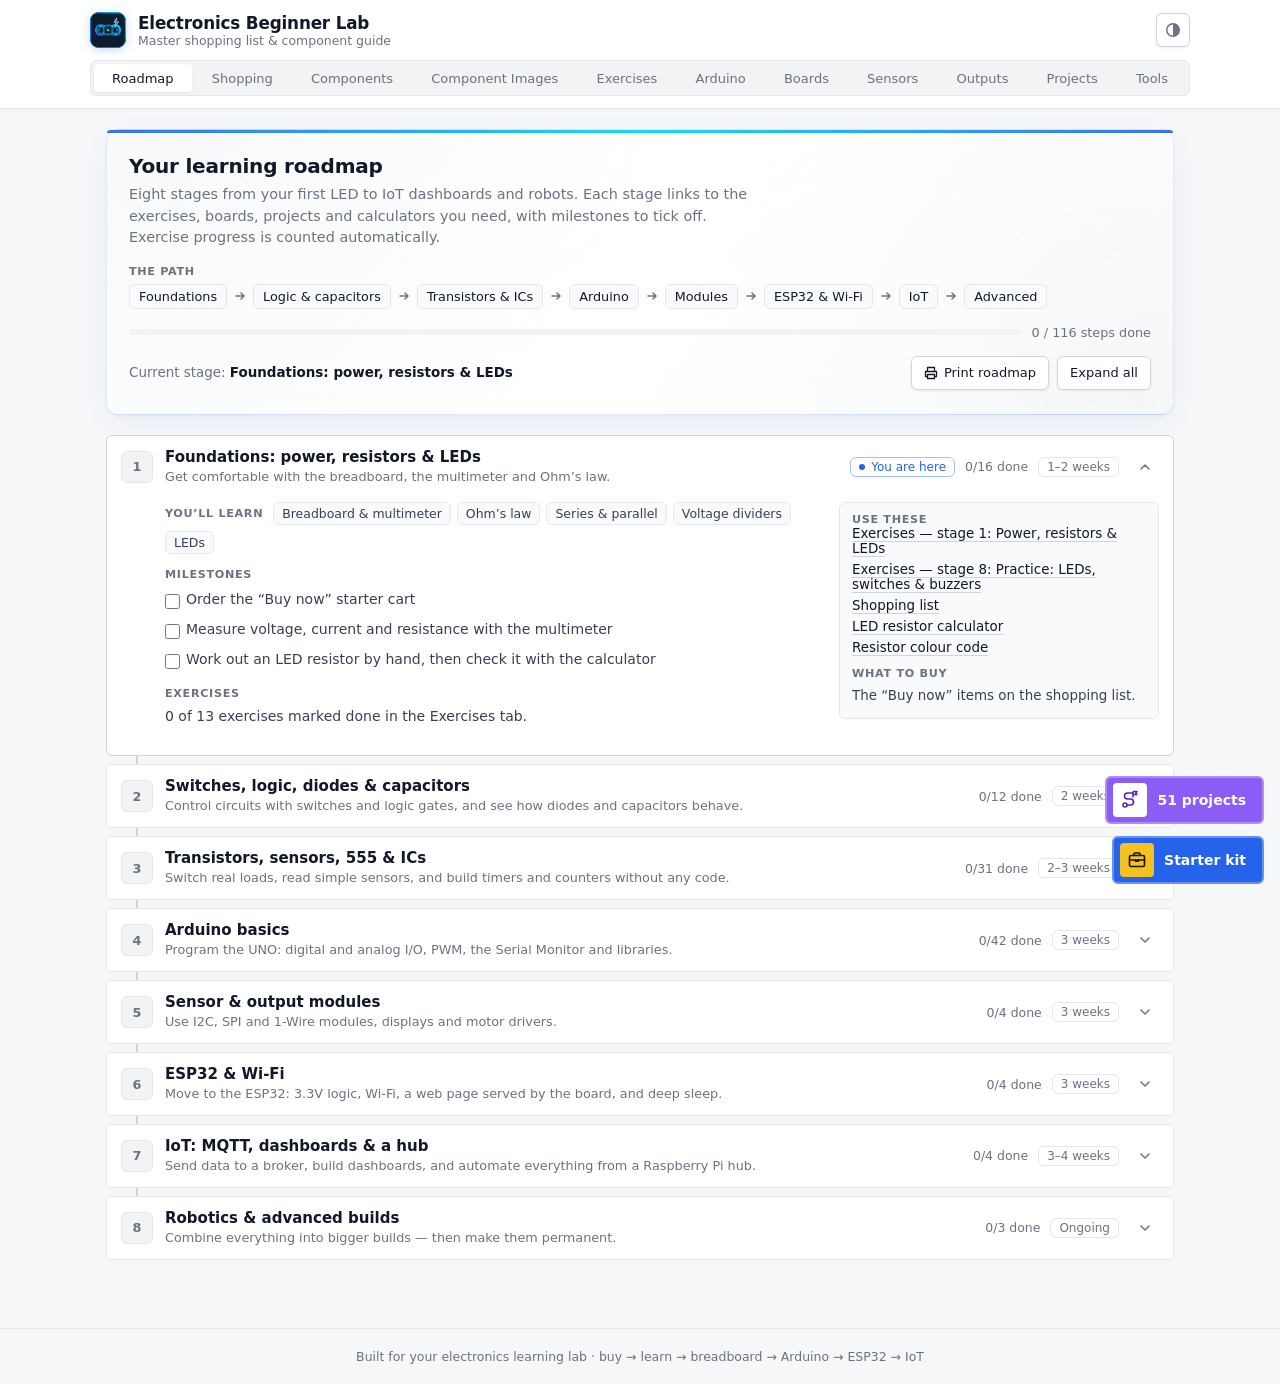
==== commit d8671f70: "feat: add standalone curriculum page with interactive project view and tracking" ====
--- a/index.html
+++ b/index.html
@@ -418,6 +418,10 @@
   </div>
 </dialog>
 
+<a class="kitfab curfab" href="curriculum.html" target="_blank" rel="noopener" aria-label="Project curriculum — 51 projects from breadboard to robot (opens in a new tab)" title="Project curriculum — 51 projects">
+  <span class="kitfab-ic" aria-hidden="true"><svg width="20" height="20" viewBox="0 0 20 20"><circle cx="5" cy="15" r="2" fill="none" stroke="currentColor" stroke-width="1.6"/><path d="M7 15h3.5a3 3 0 0 0 0-6h-3a3 3 0 0 1 0-6H13" fill="none" stroke="currentColor" stroke-width="1.6" stroke-linecap="round"/><path d="M13 1.5v6M13 1.5h4l-1.2 1.5L17 4.5h-4" fill="none" stroke="currentColor" stroke-width="1.6" stroke-linejoin="round"/></svg></span>
+  <span class="kitfab-txt">51 projects</span>
+</a>
 <a class="kitfab" href="kit.html" target="_blank" rel="noopener" aria-label="Starter kit — the complete buy list (opens in a new tab)" title="Starter kit — complete buy list">
   <span class="kitfab-ic" aria-hidden="true"><svg width="20" height="20" viewBox="0 0 20 20"><path d="M7 5.5V4a1 1 0 0 1 1-1h4a1 1 0 0 1 1 1v1.5" fill="none" stroke="currentColor" stroke-width="1.6"/><rect x="2.5" y="5.5" width="15" height="11" rx="1.5" fill="none" stroke="currentColor" stroke-width="1.6"/><path d="M2.5 10h15M8.5 9v2.2h3V9" fill="none" stroke="currentColor" stroke-width="1.6" stroke-linejoin="round"/></svg></span>
   <span class="kitfab-txt">Starter kit</span>
--- a/css/styles.css
+++ b/css/styles.css
@@ -573,6 +573,17 @@
   0%{opacity:.7;transform:scale(.96)}
   70%,100%{opacity:0;transform:scale(1.12)}
 }
+/* Second button, stacked above: the 51-project curriculum. */
+.kitfab.curfab{
+  bottom:calc(16px + 48px + 12px + env(safe-area-inset-bottom,0px));
+  background:var(--violet);border-color:color-mix(in srgb,#fff 30%,var(--violet));
+}
+.kitfab.curfab:hover{background:color-mix(in srgb,#000 12%,var(--violet))}
+.kitfab.curfab .kitfab-ic{background:#fff;color:#5b21b6}
+.kitfab.curfab::after{border-color:var(--violet);animation-delay:1.3s}
+@media (max-width:480px){
+  .kitfab.curfab{bottom:calc(16px + 52px + 12px + env(safe-area-inset-bottom,0px))}
+}
 @media (max-width:480px){
   .kitfab{height:52px;padding:0 7px}
   .kitfab-txt{position:absolute;width:1px;height:1px;overflow:hidden;clip:rect(0 0 0 0);white-space:nowrap}
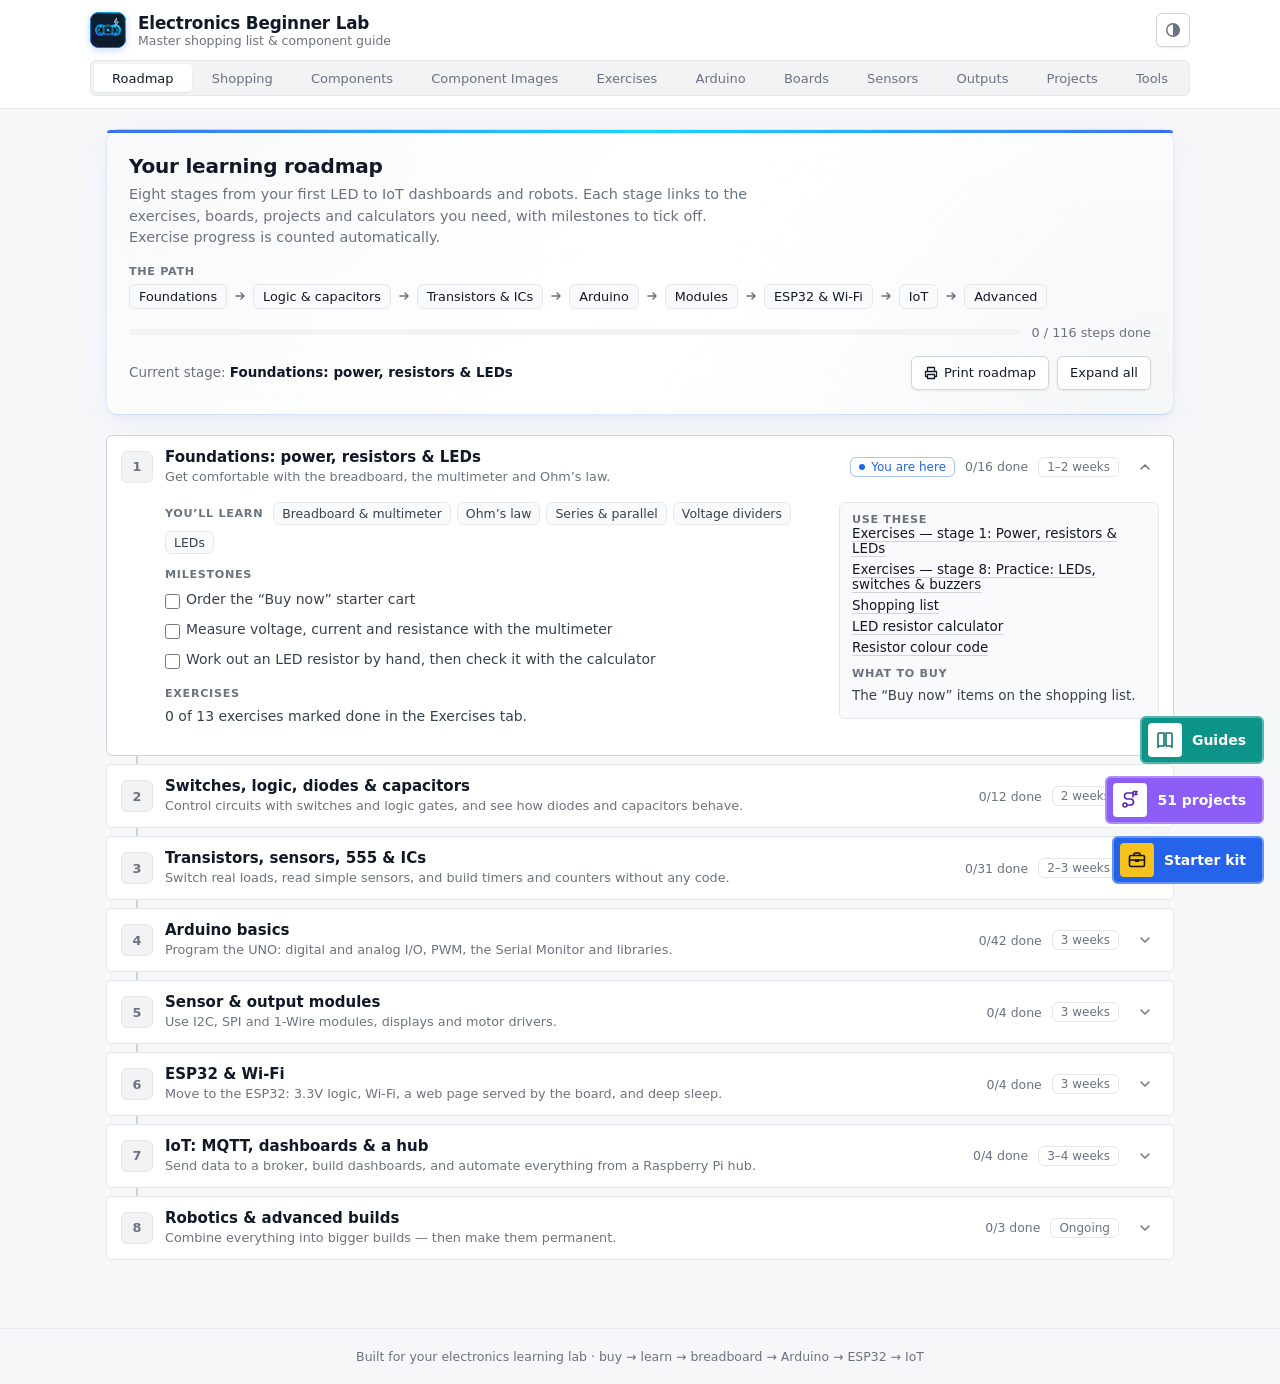
==== commit f90d7605: "feat: add guides page with board-specific scripts and styling" ====
--- a/index.html
+++ b/index.html
@@ -418,6 +418,10 @@
   </div>
 </dialog>
 
+<a class="kitfab guidefab" href="guides.html" target="_blank" rel="noopener" aria-label="Guides — Arduino Nano and more (opens in a new tab)" title="Guides — Arduino Nano">
+  <span class="kitfab-ic" aria-hidden="true"><svg width="20" height="20" viewBox="0 0 20 20"><path d="M3 4.5A1.5 1.5 0 0 1 4.5 3H9v13H4.5A1.5 1.5 0 0 0 3 17.5z M17 4.5A1.5 1.5 0 0 0 15.5 3H11v13h4.5a1.5 1.5 0 0 1 1.5 1.5z" fill="none" stroke="currentColor" stroke-width="1.6" stroke-linejoin="round"/></svg></span>
+  <span class="kitfab-txt">Guides</span>
+</a>
 <a class="kitfab curfab" href="curriculum.html" target="_blank" rel="noopener" aria-label="Project curriculum — 51 projects from breadboard to robot (opens in a new tab)" title="Project curriculum — 51 projects">
   <span class="kitfab-ic" aria-hidden="true"><svg width="20" height="20" viewBox="0 0 20 20"><circle cx="5" cy="15" r="2" fill="none" stroke="currentColor" stroke-width="1.6"/><path d="M7 15h3.5a3 3 0 0 0 0-6h-3a3 3 0 0 1 0-6H13" fill="none" stroke="currentColor" stroke-width="1.6" stroke-linecap="round"/><path d="M13 1.5v6M13 1.5h4l-1.2 1.5L17 4.5h-4" fill="none" stroke="currentColor" stroke-width="1.6" stroke-linejoin="round"/></svg></span>
   <span class="kitfab-txt">51 projects</span>
--- a/css/styles.css
+++ b/css/styles.css
@@ -581,8 +581,17 @@
 .kitfab.curfab:hover{background:color-mix(in srgb,#000 12%,var(--violet))}
 .kitfab.curfab .kitfab-ic{background:#fff;color:#5b21b6}
 .kitfab.curfab::after{border-color:var(--violet);animation-delay:1.3s}
+/* Third button, stacked on top: the guides page (Arduino Nano…). */
+.kitfab.guidefab{
+  bottom:calc(16px + 2 * (48px + 12px) + env(safe-area-inset-bottom,0px));
+  background:#0d9488;border-color:color-mix(in srgb,#fff 30%,#0d9488);
+}
+.kitfab.guidefab:hover{background:#0f766e}
+.kitfab.guidefab .kitfab-ic{background:#fff;color:#0f766e}
+.kitfab.guidefab::after{border-color:#0d9488;animation-delay:.65s}
 @media (max-width:480px){
   .kitfab.curfab{bottom:calc(16px + 52px + 12px + env(safe-area-inset-bottom,0px))}
+  .kitfab.guidefab{bottom:calc(16px + 2 * (52px + 12px) + env(safe-area-inset-bottom,0px))}
 }
 @media (max-width:480px){
   .kitfab{height:52px;padding:0 7px}
@@ -1032,8 +1041,8 @@
   .hero p{font-size:.85rem}
   .progress-row{margin-top:14px}
   .filterrow{margin-top:12px}
-  .filterrow .seg{width:100%}
-  .filterrow .seg button{flex:1;justify-content:center;padding:0 6px;white-space:nowrap}
+  .filterrow .seg{width:100%;flex-wrap:wrap}
+  .filterrow .seg button{flex:1 1 auto;justify-content:center;padding:0 8px;white-space:nowrap}
   .filterrow .spacer{display:none}
   .filterrow .btn{flex:1;height:38px}
 
@@ -1074,6 +1083,9 @@
   .filterrow .menu{flex:1}
   .filterrow .menu summary{width:100%;height:38px}
   .tool{padding:14px}
+  .choice{flex-wrap:wrap}
+  .choice b{white-space:normal}
+  .choice .flow-arrow{display:none}
 }
 
 /* ---- Print / Save as PDF ---- */
